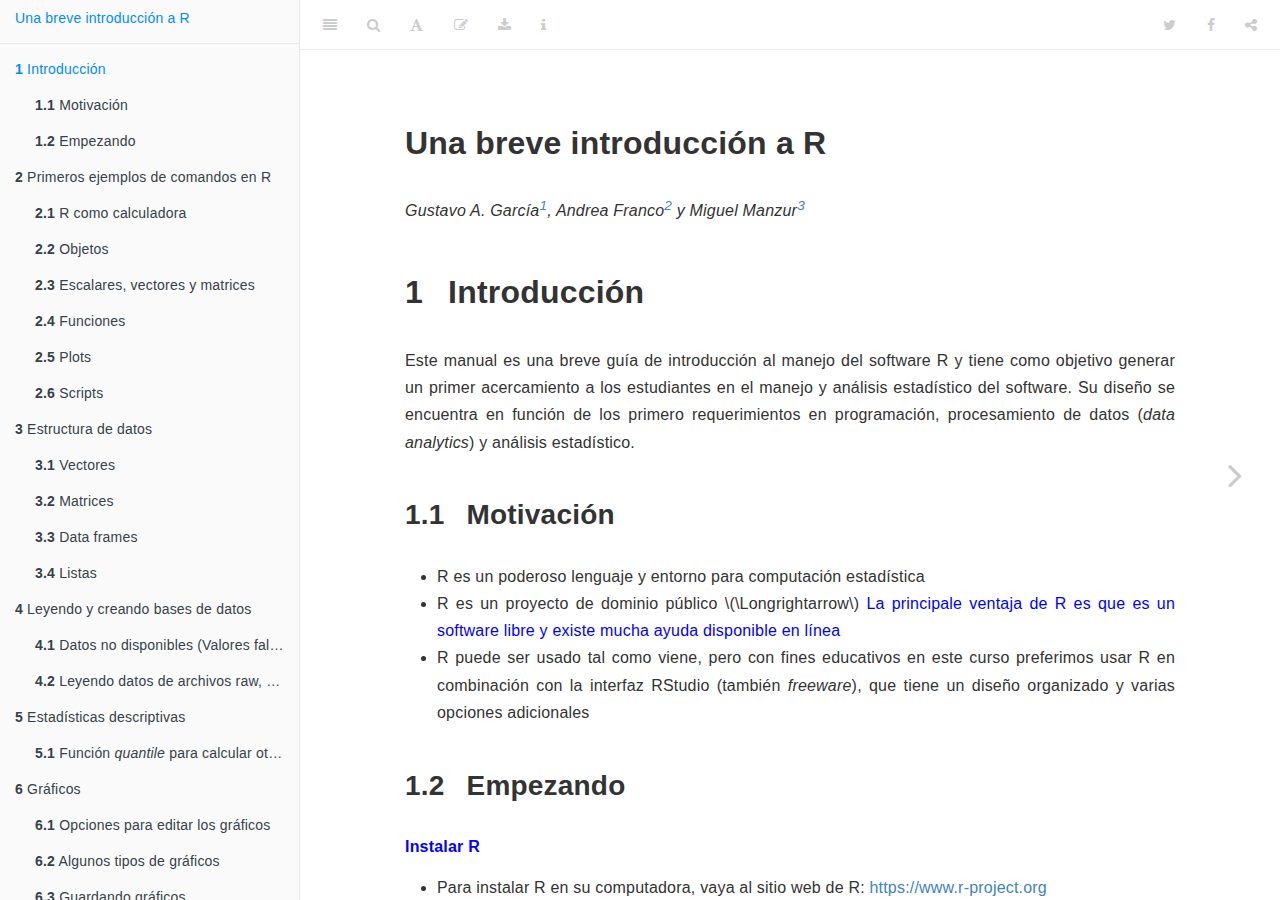
==== docs/index.html @ b7b3c416 "Add files via upload" ====
<!DOCTYPE html>
<html lang="" xml:lang="">
<head>

  <meta charset="utf-8" />
  <meta http-equiv="X-UA-Compatible" content="IE=edge" />
  <title>Una breve introducción a R</title>
  <meta name="description" content="Una breve introducción a R" />
  <meta name="generator" content="bookdown 0.20 and GitBook 2.6.7" />

  <meta property="og:title" content="Una breve introducción a R" />
  <meta property="og:type" content="book" />
  
  
  
  <meta name="github-repo" content="rstudio/bookdown-demo" />

  <meta name="twitter:card" content="summary" />
  <meta name="twitter:title" content="Una breve introducción a R" />
  
  
  




  <meta name="viewport" content="width=device-width, initial-scale=1" />
  <meta name="apple-mobile-web-app-capable" content="yes" />
  <meta name="apple-mobile-web-app-status-bar-style" content="black" />
  
  

<link rel="next" href="primeros-ejemplos.html"/>
<script src="libs/jquery-2.2.3/jquery.min.js"></script>
<link href="libs/gitbook-2.6.7/css/style.css" rel="stylesheet" />
<link href="libs/gitbook-2.6.7/css/plugin-table.css" rel="stylesheet" />
<link href="libs/gitbook-2.6.7/css/plugin-bookdown.css" rel="stylesheet" />
<link href="libs/gitbook-2.6.7/css/plugin-highlight.css" rel="stylesheet" />
<link href="libs/gitbook-2.6.7/css/plugin-search.css" rel="stylesheet" />
<link href="libs/gitbook-2.6.7/css/plugin-fontsettings.css" rel="stylesheet" />
<link href="libs/gitbook-2.6.7/css/plugin-clipboard.css" rel="stylesheet" />









<link href="libs/anchor-sections-1.0/anchor-sections.css" rel="stylesheet" />
<script src="libs/anchor-sections-1.0/anchor-sections.js"></script>
<script src="book.js"></script>



<link rel="stylesheet" href="style.css" type="text/css" />
</head>

<body>



  <div class="book without-animation with-summary font-size-2 font-family-1" data-basepath=".">

    <div class="book-summary">
      <nav role="navigation">

<ul class="summary">
<li><a href="./">Una breve introducción a R</a></li>

<li class="divider"></li>
<li class="chapter" data-level="1" data-path="index.html"><a href="index.html"><i class="fa fa-check"></i><b>1</b> Introducción</a><ul>
<li class="chapter" data-level="1.1" data-path="index.html"><a href="index.html#motivación"><i class="fa fa-check"></i><b>1.1</b> Motivación</a></li>
<li class="chapter" data-level="1.2" data-path="index.html"><a href="index.html#empezando"><i class="fa fa-check"></i><b>1.2</b> Empezando</a></li>
</ul></li>
<li class="chapter" data-level="2" data-path="primeros-ejemplos.html"><a href="primeros-ejemplos.html"><i class="fa fa-check"></i><b>2</b> Primeros ejemplos de comandos en R</a><ul>
<li class="chapter" data-level="2.1" data-path="primeros-ejemplos.html"><a href="primeros-ejemplos.html#r-como-calculadora"><i class="fa fa-check"></i><b>2.1</b> R como calculadora</a></li>
<li class="chapter" data-level="2.2" data-path="primeros-ejemplos.html"><a href="primeros-ejemplos.html#objetos"><i class="fa fa-check"></i><b>2.2</b> Objetos</a></li>
<li class="chapter" data-level="2.3" data-path="primeros-ejemplos.html"><a href="primeros-ejemplos.html#escalares-vectores-y-matrices"><i class="fa fa-check"></i><b>2.3</b> Escalares, vectores y matrices</a></li>
<li class="chapter" data-level="2.4" data-path="primeros-ejemplos.html"><a href="primeros-ejemplos.html#funciones"><i class="fa fa-check"></i><b>2.4</b> Funciones</a></li>
<li class="chapter" data-level="2.5" data-path="primeros-ejemplos.html"><a href="primeros-ejemplos.html#plots"><i class="fa fa-check"></i><b>2.5</b> Plots</a></li>
<li class="chapter" data-level="2.6" data-path="primeros-ejemplos.html"><a href="primeros-ejemplos.html#scripts"><i class="fa fa-check"></i><b>2.6</b> Scripts</a></li>
</ul></li>
<li class="chapter" data-level="3" data-path="estructura-datos.html"><a href="estructura-datos.html"><i class="fa fa-check"></i><b>3</b> Estructura de datos</a><ul>
<li class="chapter" data-level="3.1" data-path="estructura-datos.html"><a href="estructura-datos.html#vectores"><i class="fa fa-check"></i><b>3.1</b> Vectores</a></li>
<li class="chapter" data-level="3.2" data-path="estructura-datos.html"><a href="estructura-datos.html#matrices"><i class="fa fa-check"></i><b>3.2</b> Matrices</a></li>
<li class="chapter" data-level="3.3" data-path="estructura-datos.html"><a href="estructura-datos.html#data-frames"><i class="fa fa-check"></i><b>3.3</b> Data frames</a></li>
<li class="chapter" data-level="3.4" data-path="estructura-datos.html"><a href="estructura-datos.html#listas"><i class="fa fa-check"></i><b>3.4</b> Listas</a></li>
</ul></li>
<li class="chapter" data-level="4" data-path="leyendo-datos.html"><a href="leyendo-datos.html"><i class="fa fa-check"></i><b>4</b> Leyendo y creando bases de datos</a><ul>
<li class="chapter" data-level="4.1" data-path="leyendo-datos.html"><a href="leyendo-datos.html#datos-no-disponibles-valores-faltantes-o-missing-data"><i class="fa fa-check"></i><b>4.1</b> Datos no disponibles (Valores faltantes o <em>missing data</em>)</a></li>
<li class="chapter" data-level="4.2" data-path="leyendo-datos.html"><a href="leyendo-datos.html#leyendo-datos-de-archivos-raw-csv-excel-y-stata"><i class="fa fa-check"></i><b>4.2</b> Leyendo datos de archivos raw, csv, Excel y Stata</a></li>
</ul></li>
<li class="chapter" data-level="5" data-path="estadisticas-descriptivas.html"><a href="estadisticas-descriptivas.html"><i class="fa fa-check"></i><b>5</b> Estadísticas descriptivas</a><ul>
<li class="chapter" data-level="5.1" data-path="estadisticas-descriptivas.html"><a href="estadisticas-descriptivas.html#función-quantile-para-calcular-otros-momentos-de-la-distribución"><i class="fa fa-check"></i><b>5.1</b> Función <em>quantile</em> para calcular otros momentos de la distribución</a></li>
</ul></li>
<li class="chapter" data-level="6" data-path="gráficos.html"><a href="gráficos.html"><i class="fa fa-check"></i><b>6</b> Gráficos</a><ul>
<li class="chapter" data-level="6.1" data-path="gráficos.html"><a href="gráficos.html#opciones-para-editar-los-gráficos"><i class="fa fa-check"></i><b>6.1</b> Opciones para editar los gráficos</a></li>
<li class="chapter" data-level="6.2" data-path="gráficos.html"><a href="gráficos.html#algunos-tipos-de-gráficos"><i class="fa fa-check"></i><b>6.2</b> Algunos tipos de gráficos</a><ul>
<li class="chapter" data-level="6.2.1" data-path="gráficos.html"><a href="gráficos.html#scatterplot"><i class="fa fa-check"></i><b>6.2.1</b> <em>Scatterplot</em></a></li>
<li class="chapter" data-level="6.2.2" data-path="gráficos.html"><a href="gráficos.html#histograma"><i class="fa fa-check"></i><b>6.2.2</b> Histograma</a></li>
<li class="chapter" data-level="6.2.3" data-path="gráficos.html"><a href="gráficos.html#diagramas-de-densidad"><i class="fa fa-check"></i><b>6.2.3</b> Diagramas de densidad</a></li>
<li class="chapter" data-level="6.2.4" data-path="gráficos.html"><a href="gráficos.html#gráficos-de-líneas"><i class="fa fa-check"></i><b>6.2.4</b> Gráficos de líneas</a></li>
<li class="chapter" data-level="6.2.5" data-path="gráficos.html"><a href="gráficos.html#gráfico-de-caja-o-boxplot"><i class="fa fa-check"></i><b>6.2.5</b> Gráfico de caja o <em>boxplot</em></a></li>
<li class="chapter" data-level="6.2.6" data-path="gráficos.html"><a href="gráficos.html#gráficos-simultáneos"><i class="fa fa-check"></i><b>6.2.6</b> Gráficos simultáneos</a></li>
</ul></li>
<li class="chapter" data-level="6.3" data-path="gráficos.html"><a href="gráficos.html#guardando-gráficos"><i class="fa fa-check"></i><b>6.3</b> Guardando gráficos</a></li>
</ul></li>
<li class="chapter" data-level="7" data-path="herramientas-programacion.html"><a href="herramientas-programacion.html"><i class="fa fa-check"></i><b>7</b> Herramientas de programación</a><ul>
<li class="chapter" data-level="7.1" data-path="herramientas-programacion.html"><a href="herramientas-programacion.html#condicional-if"><i class="fa fa-check"></i><b>7.1</b> Condicional <em>if</em></a></li>
<li class="chapter" data-level="7.2" data-path="herramientas-programacion.html"><a href="herramientas-programacion.html#ciclo-for"><i class="fa fa-check"></i><b>7.2</b> Ciclo <em>for</em></a></li>
<li class="chapter" data-level="7.3" data-path="herramientas-programacion.html"><a href="herramientas-programacion.html#escribiendo-tus-propias-funciones"><i class="fa fa-check"></i><b>7.3</b> Escribiendo tus propias funciones</a></li>
</ul></li>
<li class="chapter" data-level="8" data-path="ggplot2.html"><a href="ggplot2.html"><i class="fa fa-check"></i><b>8</b> <em>ggplot2</em></a><ul>
<li class="chapter" data-level="8.1" data-path="ggplot2.html"><a href="ggplot2.html#instalación-de-ggplot2"><i class="fa fa-check"></i><b>8.1</b> Instalación de <em>ggplot2</em></a></li>
<li class="chapter" data-level="8.2" data-path="ggplot2.html"><a href="ggplot2.html#creando-gráficos-con-ggplot2"><i class="fa fa-check"></i><b>8.2</b> Creando gráficos con <em>ggplot2</em></a><ul>
<li class="chapter" data-level="8.2.1" data-path="ggplot2.html"><a href="ggplot2.html#mapeo"><i class="fa fa-check"></i><b>8.2.1</b> Mapeo</a></li>
<li class="chapter" data-level="8.2.2" data-path="ggplot2.html"><a href="ggplot2.html#geoms"><i class="fa fa-check"></i><b>8.2.2</b> <em>Geoms</em></a></li>
<li class="chapter" data-level="8.2.3" data-path="ggplot2.html"><a href="ggplot2.html#capas"><i class="fa fa-check"></i><b>8.2.3</b> Capas</a></li>
<li class="chapter" data-level="8.2.4" data-path="ggplot2.html"><a href="ggplot2.html#gráficas-en-varios-paneles"><i class="fa fa-check"></i><b>8.2.4</b> Gráficas en varios paneles</a></li>
</ul></li>
<li class="chapter" data-level="8.3" data-path="ggplot2.html"><a href="ggplot2.html#otros-ejemplos-de-gráficos-con-ggplot2"><i class="fa fa-check"></i><b>8.3</b> Otros ejemplos de gráficos con <em>ggplot2</em></a><ul>
<li class="chapter" data-level="8.3.1" data-path="ggplot2.html"><a href="ggplot2.html#gráfico-de-densidad"><i class="fa fa-check"></i><b>8.3.1</b> Gráfico de densidad</a></li>
<li class="chapter" data-level="8.3.2" data-path="ggplot2.html"><a href="ggplot2.html#boxplot"><i class="fa fa-check"></i><b>8.3.2</b> Boxplot</a></li>
<li class="chapter" data-level="8.3.3" data-path="ggplot2.html"><a href="ggplot2.html#histograma-y-diagrama-de-barras"><i class="fa fa-check"></i><b>8.3.3</b> Histograma y diagrama de barras</a></li>
</ul></li>
<li class="chapter" data-level="8.4" data-path="ggplot2.html"><a href="ggplot2.html#temas-en-ggplot2"><i class="fa fa-check"></i><b>8.4</b> Temas en <em>ggplot2</em></a></li>
<li class="chapter" data-level="8.5" data-path="ggplot2.html"><a href="ggplot2.html#exportando-gráficos"><i class="fa fa-check"></i><b>8.5</b> Exportando gráficos</a></li>
<li class="chapter" data-level="8.6" data-path="ggplot2.html"><a href="ggplot2.html#información-adicional"><i class="fa fa-check"></i><b>8.6</b> Información adicional</a></li>
</ul></li>
<li class="chapter" data-level="9" data-path="dplyr.html"><a href="dplyr.html"><i class="fa fa-check"></i><b>9</b> <em>dplyr</em></a><ul>
<li class="chapter" data-level="9.1" data-path="dplyr.html"><a href="dplyr.html#instalación-de-dplyr"><i class="fa fa-check"></i><b>9.1</b> Instalación de dplyr</a></li>
<li class="chapter" data-level="9.2" data-path="dplyr.html"><a href="dplyr.html#principales-verbos-de-dplyr"><i class="fa fa-check"></i><b>9.2</b> Principales verbos de <em>dplyr</em></a></li>
<li class="chapter" data-level="9.3" data-path="dplyr.html"><a href="dplyr.html#select"><i class="fa fa-check"></i><b>9.3</b> <em>select()</em></a></li>
<li class="chapter" data-level="9.4" data-path="dplyr.html"><a href="dplyr.html#arrange"><i class="fa fa-check"></i><b>9.4</b> <em>arrange()</em></a></li>
<li class="chapter" data-level="9.5" data-path="dplyr.html"><a href="dplyr.html#filter"><i class="fa fa-check"></i><b>9.5</b> <em>filter()</em></a></li>
<li class="chapter" data-level="9.6" data-path="dplyr.html"><a href="dplyr.html#mutate"><i class="fa fa-check"></i><b>9.6</b> <em>mutate()</em></a></li>
<li class="chapter" data-level="9.7" data-path="dplyr.html"><a href="dplyr.html#rename"><i class="fa fa-check"></i><b>9.7</b> <em>rename()</em></a></li>
<li class="chapter" data-level="9.8" data-path="dplyr.html"><a href="dplyr.html#summarise"><i class="fa fa-check"></i><b>9.8</b> <em>summarise()</em></a></li>
<li class="chapter" data-level="9.9" data-path="dplyr.html"><a href="dplyr.html#operador-pipe"><i class="fa fa-check"></i><b>9.9</b> Operador pipe: %&gt;%</a></li>
<li class="chapter" data-level="9.10" data-path="dplyr.html"><a href="dplyr.html#combinando-bases-de-datos"><i class="fa fa-check"></i><b>9.10</b> Combinando bases de datos</a></li>
<li class="chapter" data-level="9.11" data-path="ggplot2.html"><a href="ggplot2.html#información-adicional"><i class="fa fa-check"></i><b>9.11</b> Información adicional</a></li>
</ul></li>
<li class="chapter" data-level="10" data-path="tidyr.html"><a href="tidyr.html"><i class="fa fa-check"></i><b>10</b> <em>tidyr</em></a><ul>
<li class="chapter" data-level="10.1" data-path="tidyr.html"><a href="tidyr.html#instalación-de-tidyr"><i class="fa fa-check"></i><b>10.1</b> Instalación de tidyr</a></li>
<li class="chapter" data-level="10.2" data-path="tidyr.html"><a href="tidyr.html#principales-5-funciones-de-tidyr"><i class="fa fa-check"></i><b>10.2</b> Principales 5 funciones de <em>tidyr</em></a></li>
<li class="chapter" data-level="10.3" data-path="ggplot2.html"><a href="ggplot2.html#información-adicional"><i class="fa fa-check"></i><b>10.3</b> Información adicional</a></li>
</ul></li>
<li class="divider"></li>
<li><a href="https://github.com/rstudio/bookdown" target="blank">Publicado con bookdown</a></li>

</ul>

      </nav>
    </div>

    <div class="book-body">
      <div class="body-inner">
        <div class="book-header" role="navigation">
          <h1>
            <i class="fa fa-circle-o-notch fa-spin"></i><a href="./">Una breve introducción a R</a>
          </h1>
        </div>

        <div class="page-wrapper" tabindex="-1" role="main">
          <div class="page-inner">

            <section class="normal" id="section-">
<div id="header">
<h1 class="title">Una breve introducción a R</h1>
<p class="author"><em>Gustavo A. García<a href="#fn1" class="footnote-ref" id="fnref1"><sup>1</sup></a>, Andrea Franco<a href="#fn2" class="footnote-ref" id="fnref2"><sup>2</sup></a> y Miguel Manzur<a href="#fn3" class="footnote-ref" id="fnref3"><sup>3</sup></a></em></p>
</div>
<div id="introducción" class="section level1">
<h1><span class="header-section-number">1</span> Introducción</h1>
<p>Este manual es una breve guía de introducción al manejo del software R y tiene como objetivo generar un primer acercamiento a los estudiantes en el manejo y análisis estadístico del software. Su diseño se encuentra en función de los primero requerimientos en programación, procesamiento de datos (<em>data analytics</em>) y análisis estadístico.</p>
<div id="motivación" class="section level2">
<h2><span class="header-section-number">1.1</span> Motivación</h2>
<ul>
<li>R es un poderoso lenguaje y entorno para computación estadística</li>
<li>R es un proyecto de dominio público <span class="math inline">\(\Longrightarrow\)</span> <span style="color: blue;">La principale ventaja de R es que es un software libre y existe mucha ayuda disponible en línea</span></li>
<li>R puede ser usado tal como viene, pero con fines educativos en este curso preferimos usar R en combinación con la interfaz RStudio (también <em>freeware</em>), que tiene un diseño organizado y varias opciones adicionales</li>
</ul>
</div>
<div id="empezando" class="section level2">
<h2><span class="header-section-number">1.2</span> Empezando</h2>
<p><span style="color: blue;"><strong>Instalar R</strong></span></p>
<ul>
<li>Para instalar R en su computadora, vaya al sitio web de R:
<a href="https://www.r-project.org" class="uri">https://www.r-project.org</a></li>
<li>Haga lo siguiente (asumiendo que usted trabaja con un sistema operativo Windows):
<ul>
<li>dar clic en descargar CRAN en la barra izquierda</li>
<li>elige un sitio de descarga</li>
<li>elija Windows como sistema operativo</li>
<li>dar clic en base</li>
<li>elija Descargar la última versión para Windows</li>
</ul></li>
</ul>
<p><span style="color: blue;"><strong>Instalar RStudio</strong></span></p>
<ul>
<li>Para instalar RStudio vaya a: <a href="https://rstudio.com" class="uri">https://rstudio.com</a></li>
<li>Haga lo siguiente (asumiendo que usted trabaja con un sistema operativo Windows):
<ul>
<li>clic Descargar RStudio</li>
<li>clic Descargar RStudio Desktop</li>
<li>clic <em>Recommended For Your System</em></li>
<li>descargue y instale el archivo .exe</li>
</ul></li>
</ul>
<p><span style="color: blue;"><strong>Interface de RStudio</strong></span></p>
<p><img src="docs/images/RStudio.png" /></p>
<ul>
<li>Abajo a la izquierda: <span style="color: blue;">ventana de consola</span> (también llamada ventana de comando). Aquí puede escribir comandos simples después del indicador ‘&gt;’ y R ejecutará su comando</li>
<li>Arriba a la izquierda: <span style="color: blue;">ventana del editor</span> (también llamado <span class="math inline">\(script\)</span>). Hoja de texto donde se van guardando los códigos. Esta ventana puede abrirse por File <span class="math inline">\(\rightarrow\)</span> New <span class="math inline">\(\rightarrow\)</span> R script. Para ejecutar una línea de código se puede hacer clic en Run o presionar CTRL+ENTER</li>
<li>Arriba a la derecha: <span style="color: blue;">ambiente/environment</span>. En la ventana de ambiente puede ver qué datos y valores tiene R en su memoria. Puede ver y editar los valores haciendo clic en ellos. La ventana del historial/history muestra lo que se ha escrito anteriormente</li>
<li>Abajo a la derecha: ventana de <span style="color: blue;">Files</span> / <span style="color: blue;">Plots</span> / <span style="color: blue;">Packages</span> / <span style="color: blue;">Help</span> / <span style="color: blue;">Viewer</span>. Aquí puede abrir archivos, ver gráficos (también gráficos anteriores), instalar y cargar paquetes o usar la función de ayuda</li>
</ul>
<p><span style="color: blue;"><strong>Directorio de trabajo</strong></span></p>
<ul>
<li>El directorio de trabajo es la carpeta donde se cargan y se guardan los archivos con lo que se están trabajando</li>
<li>Antes de empezar a trabajar en R, se debe fijar el directorio de trabajo donde todos los datos y archivos se van a guardar</li>
<li>Para fijar el directorio escriba el siguiente código: <code>setwd("nombre_directorio").</code> Por ejemplo</li>
</ul>
<pre><code>setwd(&quot;D:/Users/R/Introducción a R&quot;)</code></pre>
<ul>
<li>Otra forma es: en la ventana de abajo a la derecha ir a <span style="color: blue;">Files</span>, dar clic en los <span style="color: blue;">3 puntos</span> (<span style="color: blue;">…</span>), buscar y seleccionar la carpeta, luego ir a <span style="color: blue;">More</span> y dar clic en <span style="color: blue;">Set As Working Directory</span></li>
<li>Se debe aseguar que las barras sean barras diagonales a la derecha (<span style="color: blue;">/</span>) y no olvidar las comillas (<span style="color: blue;">""</span>). R distingue entre mayúsculas y minúsculas, así que se debe asegurar escribir mayúsculas cuando sea necesario</li>
</ul>
<p><span style="color: blue;"><strong>Librerias</strong></span></p>
<ul>
<li>R realiza sus funciones estadísticas y análisis de datos utilizando <span style="color: blue;">paquetes</span> o <span style="color: blue;">librerias</span>. Con la instalación estándar de R, muchos de los paquetes se instalan</li>
<li>Para obtener una lista de todos los paquetes instalados, se debe ir a la ventana de <span style="color: blue;">paquetes</span> o escribir <span style="color: blue;">library()</span> en la consola. Si la casilla del paquete se encuentra seleccionada indica que el paquete se encuentra cargado y se puede usar</li>
<li>Existen muchos más paquetes disponibles en la website de R (CRAN). Si se quiere instalar y usar un paquete se debe hacer lo siguinete (por ejemplo, el paquete llamado “geometry”)
<ul>
<li>para instalar el paquete se debe escribir</li>
</ul></li>
</ul>
<pre><code>install.packages(&quot;geometry&quot;)</code></pre>
<ul>
<li>luego para ponder en uso el paquete se debe escribir</li>
</ul>
<pre><code>library(geometry)</code></pre>

</div>
</div>
<div class="footnotes">
<hr />
<ol start="1">
<li id="fn1"><p>Profesor Asociado, Departamento de Economía, Universidad EAFIT (Medellín-Colombia). <a href="https://gusgarciacruz.github.io/cv/" class="uri">https://gusgarciacruz.github.io/cv/</a><a href="#fnref1" class="footnote-back">↩</a></p></li>
<li id="fn2"><p>Estudiante de Economía, Departamento de Economía, Universidad EAFIT (Medellín-Colombia), email:<a href="mailto:afrancor@eafit.edu.co" class="email">afrancor@eafit.edu.co</a><a href="#fnref2" class="footnote-back">↩</a></p></li>
<li id="fn3"><p>Estudiante de Economía, Departamento de Economía, Universidad EAFIT (Medellín-Colombia), email:<a href="mailto:mmanzurg@eafit.edu.co" class="email">mmanzurg@eafit.edu.co</a><a href="#fnref3" class="footnote-back">↩</a></p></li>
</ol>
</div>
            </section>

          </div>
        </div>
      </div>

<a href="primeros-ejemplos.html" class="navigation navigation-next navigation-unique" aria-label="Next page"><i class="fa fa-angle-right"></i></a>
    </div>
  </div>
<script src="libs/gitbook-2.6.7/js/app.min.js"></script>
<script src="libs/gitbook-2.6.7/js/lunr.js"></script>
<script src="libs/gitbook-2.6.7/js/clipboard.min.js"></script>
<script src="libs/gitbook-2.6.7/js/plugin-search.js"></script>
<script src="libs/gitbook-2.6.7/js/plugin-sharing.js"></script>
<script src="libs/gitbook-2.6.7/js/plugin-fontsettings.js"></script>
<script src="libs/gitbook-2.6.7/js/plugin-bookdown.js"></script>
<script src="libs/gitbook-2.6.7/js/jquery.highlight.js"></script>
<script src="libs/gitbook-2.6.7/js/plugin-clipboard.js"></script>
<script>
gitbook.require(["gitbook"], function(gitbook) {
gitbook.start({
"sharing": {
"github": false,
"facebook": true,
"twitter": true,
"linkedin": false,
"weibo": false,
"instapaper": false,
"vk": false,
"all": ["facebook", "twitter", "linkedin", "weibo", "instapaper"]
},
"fontsettings": {
"theme": "white",
"family": "sans",
"size": 2
},
"edit": {
"link": "https://github.com/rstudio/bookdown-demo/edit/master/index.Rmd",
"text": "Edit"
},
"history": {
"link": null,
"text": null
},
"view": {
"link": null,
"text": null
},
"download": ["LibroR.pdf", "LibroR.epub"],
"toc": {
"collapse": "subsection"
}
});
});
</script>

<!-- dynamically load mathjax for compatibility with self-contained -->
<script>
  (function () {
    var script = document.createElement("script");
    script.type = "text/javascript";
    var src = "true";
    if (src === "" || src === "true") src = "https://mathjax.rstudio.com/latest/MathJax.js?config=TeX-MML-AM_CHTML";
    if (location.protocol !== "file:")
      if (/^https?:/.test(src))
        src = src.replace(/^https?:/, '');
    script.src = src;
    document.getElementsByTagName("head")[0].appendChild(script);
  })();
</script>
</body>

</html>
---- docs/libs/gitbook-2.6.7/css/style.css ----
/*! normalize.css v2.1.0 | MIT License | git.io/normalize */img,legend{border:0}*,.fa{-webkit-font-smoothing:antialiased}.fa-ul>li,sub,sup{position:relative}.book .book-body .page-wrapper .page-inner section.normal hr:after,.book-langs-index .inner .languages:after,.buttons:after,.dropdown-menu .buttons:after{clear:both}body,html{-ms-text-size-adjust:100%;-webkit-text-size-adjust:100%}article,aside,details,figcaption,figure,footer,header,hgroup,main,nav,section,summary{display:block}audio,canvas,video{display:inline-block}.hidden,[hidden]{display:none}audio:not([controls]){display:none;height:0}html{font-family:sans-serif}body,figure{margin:0}a:focus{outline:dotted thin}a:active,a:hover{outline:0}h1{font-size:2em;margin:.67em 0}abbr[title]{border-bottom:1px dotted}b,strong{font-weight:700}dfn{font-style:italic}hr{-moz-box-sizing:content-box;box-sizing:content-box;height:0}mark{background:#ff0;color:#000}code,kbd,pre,samp{font-family:monospace,serif;font-size:1em}pre{white-space:pre-wrap}q{quotes:"\201C" "\201D" "\2018" "\2019"}small{font-size:80%}sub,sup{font-size:75%;line-height:0;vertical-align:baseline}sup{top:-.5em}sub{bottom:-.25em}svg:not(:root){overflow:hidden}fieldset{border:1px solid silver;margin:0 2px;padding:.35em .625em .75em}legend{padding:0}button,input,select,textarea{font-family:inherit;font-size:100%;margin:0}button,input{line-height:normal}button,select{text-transform:none}button,html input[type=button],input[type=reset],input[type=submit]{-webkit-appearance:button;cursor:pointer}button[disabled],html input[disabled]{cursor:default}input[type=checkbox],input[type=radio]{box-sizing:border-box;padding:0}input[type=search]{-webkit-appearance:textfield;-moz-box-sizing:content-box;-webkit-box-sizing:content-box;box-sizing:content-box}input[type=search]::-webkit-search-cancel-button{margin-right:10px;}button::-moz-focus-inner,input::-moz-focus-inner{border:0;padding:0}textarea{overflow:auto;vertical-align:top}table{border-collapse:collapse;border-spacing:0}/*!
 * Preboot v2
 *
 * Open sourced under MIT license by @mdo.
 * Some variables and mixins from Bootstrap (Apache 2 license).
 */.link-inherit,.link-inherit:focus,.link-inherit:hover{color:inherit}.fa,.fa-stack{display:inline-block}/*!
 *  Font Awesome 4.1.0 by @davegandy - http://fontawesome.io - @fontawesome
 *  License - http://fontawesome.io/license (Font: SIL OFL 1.1, CSS: MIT License)
 */@font-face{font-family:FontAwesome;src:url(./fontawesome/fontawesome-webfont.ttf?v=4.1.0) format('truetype');font-weight:400;font-style:normal}.fa{font-family:FontAwesome;font-style:normal;font-weight:400;line-height:1;-moz-osx-font-smoothing:grayscale}.book .book-header,.book .book-summary{font-family:"Helvetica Neue",Helvetica,Arial,sans-serif}.fa-lg{font-size:1.33333333em;line-height:.75em;vertical-align:-15%}.fa-2x{font-size:2em}.fa-3x{font-size:3em}.fa-4x{font-size:4em}.fa-5x{font-size:5em}.fa-fw{width:1.28571429em;text-align:center}.fa-ul{padding-left:0;margin-left:2.14285714em;list-style-type:none}.fa-li{position:absolute;left:-2.14285714em;width:2.14285714em;top:.14285714em;text-align:center}.fa-li.fa-lg{left:-1.85714286em}.fa-border{padding:.2em .25em .15em;border:.08em solid #eee;border-radius:.1em}.pull-right{float:right}.pull-left{float:left}.fa.pull-left{margin-right:.3em}.fa.pull-right{margin-left:.3em}.fa-spin{-webkit-animation:spin 2s infinite linear;-moz-animation:spin 2s infinite linear;-o-animation:spin 2s infinite linear;animation:spin 2s infinite linear}@-moz-keyframes spin{0%{-moz-transform:rotate(0)}100%{-moz-transform:rotate(359deg)}}@-webkit-keyframes spin{0%{-webkit-transform:rotate(0)}100%{-webkit-transform:rotate(359deg)}}@-o-keyframes spin{0%{-o-transform:rotate(0)}100%{-o-transform:rotate(359deg)}}@keyframes spin{0%{-webkit-transform:rotate(0);transform:rotate(0)}100%{-webkit-transform:rotate(359deg);transform:rotate(359deg)}}.fa-rotate-90{filter:progid:DXImageTransform.Microsoft.BasicImage(rotation=1);-webkit-transform:rotate(90deg);-moz-transform:rotate(90deg);-ms-transform:rotate(90deg);-o-transform:rotate(90deg);transform:rotate(90deg)}.fa-rotate-180{filter:progid:DXImageTransform.Microsoft.BasicImage(rotation=2);-webkit-transform:rotate(180deg);-moz-transform:rotate(180deg);-ms-transform:rotate(180deg);-o-transform:rotate(180deg);transform:rotate(180deg)}.fa-rotate-270{filter:progid:DXImageTransform.Microsoft.BasicImage(rotation=3);-webkit-transform:rotate(270deg);-moz-transform:rotate(270deg);-ms-transform:rotate(270deg);-o-transform:rotate(270deg);transform:rotate(270deg)}.fa-flip-horizontal{filter:progid:DXImageTransform.Microsoft.BasicImage(rotation=0, mirror=1);-webkit-transform:scale(-1,1);-moz-transform:scale(-1,1);-ms-transform:scale(-1,1);-o-transform:scale(-1,1);transform:scale(-1,1)}.fa-flip-vertical{filter:progid:DXImageTransform.Microsoft.BasicImage(rotation=2, mirror=1);-webkit-transform:scale(1,-1);-moz-transform:scale(1,-1);-ms-transform:scale(1,-1);-o-transform:scale(1,-1);transform:scale(1,-1)}.fa-stack{position:relative;width:2em;height:2em;line-height:2em;vertical-align:middle}.fa-stack-1x,.fa-stack-2x{position:absolute;left:0;width:100%;text-align:center}.fa-stack-1x{line-height:inherit}.fa-stack-2x{font-size:2em}.fa-inverse{color:#fff}.fa-glass:before{content:"\f000"}.fa-music:before{content:"\f001"}.fa-search:before{content:"\f002"}.fa-envelope-o:before{content:"\f003"}.fa-heart:before{content:"\f004"}.fa-star:before{content:"\f005"}.fa-star-o:before{content:"\f006"}.fa-user:before{content:"\f007"}.fa-film:before{content:"\f008"}.fa-th-large:before{content:"\f009"}.fa-th:before{content:"\f00a"}.fa-th-list:before{content:"\f00b"}.fa-check:before{content:"\f00c"}.fa-times:before{content:"\f00d"}.fa-search-plus:before{content:"\f00e"}.fa-search-minus:before{content:"\f010"}.fa-power-off:before{content:"\f011"}.fa-signal:before{content:"\f012"}.fa-cog:before,.fa-gear:before{content:"\f013"}.fa-trash-o:before{content:"\f014"}.fa-home:before{content:"\f015"}.fa-file-o:before{content:"\f016"}.fa-clock-o:before{content:"\f017"}.fa-road:before{content:"\f018"}.fa-download:before{content:"\f019"}.fa-arrow-circle-o-down:before{content:"\f01a"}.fa-arrow-circle-o-up:before{content:"\f01b"}.fa-inbox:before{content:"\f01c"}.fa-play-circle-o:before{content:"\f01d"}.fa-repeat:before,.fa-rotate-right:before{content:"\f01e"}.fa-refresh:before{content:"\f021"}.fa-list-alt:before{content:"\f022"}.fa-lock:before{content:"\f023"}.fa-flag:before{content:"\f024"}.fa-headphones:before{content:"\f025"}.fa-volume-off:before{content:"\f026"}.fa-volume-down:before{content:"\f027"}.fa-volume-up:before{content:"\f028"}.fa-qrcode:before{content:"\f029"}.fa-barcode:before{content:"\f02a"}.fa-tag:before{content:"\f02b"}.fa-tags:before{content:"\f02c"}.fa-book:before{content:"\f02d"}.fa-bookmark:before{content:"\f02e"}.fa-print:before{content:"\f02f"}.fa-camera:before{content:"\f030"}.fa-font:before{content:"\f031"}.fa-bold:before{content:"\f032"}.fa-italic:before{content:"\f033"}.fa-text-height:before{content:"\f034"}.fa-text-width:before{content:"\f035"}.fa-align-left:before{content:"\f036"}.fa-align-center:before{content:"\f037"}.fa-align-right:before{content:"\f038"}.fa-align-justify:before{content:"\f039"}.fa-list:before{content:"\f03a"}.fa-dedent:before,.fa-outdent:before{content:"\f03b"}.fa-indent:before{content:"\f03c"}.fa-video-camera:before{content:"\f03d"}.fa-image:before,.fa-photo:before,.fa-picture-o:before{content:"\f03e"}.fa-pencil:before{content:"\f040"}.fa-map-marker:before{content:"\f041"}.fa-adjust:before{content:"\f042"}.fa-tint:before{content:"\f043"}.fa-edit:before,.fa-pencil-square-o:before{content:"\f044"}.fa-share-square-o:before{content:"\f045"}.fa-check-square-o:before{content:"\f046"}.fa-arrows:before{content:"\f047"}.fa-step-backward:before{content:"\f048"}.fa-fast-backward:before{content:"\f049"}.fa-backward:before{content:"\f04a"}.fa-play:before{content:"\f04b"}.fa-pause:before{content:"\f04c"}.fa-stop:before{content:"\f04d"}.fa-forward:before{content:"\f04e"}.fa-fast-forward:before{content:"\f050"}.fa-step-forward:before{content:"\f051"}.fa-eject:before{content:"\f052"}.fa-chevron-left:before{content:"\f053"}.fa-chevron-right:before{content:"\f054"}.fa-plus-circle:before{content:"\f055"}.fa-minus-circle:before{content:"\f056"}.fa-times-circle:before{content:"\f057"}.fa-check-circle:before{content:"\f058"}.fa-question-circle:before{content:"\f059"}.fa-info-circle:before{content:"\f05a"}.fa-crosshairs:before{content:"\f05b"}.fa-times-circle-o:before{content:"\f05c"}.fa-check-circle-o:before{content:"\f05d"}.fa-ban:before{content:"\f05e"}.fa-arrow-left:before{content:"\f060"}.fa-arrow-right:before{content:"\f061"}.fa-arrow-up:before{content:"\f062"}.fa-arrow-down:before{content:"\f063"}.fa-mail-forward:before,.fa-share:before{content:"\f064"}.fa-expand:before{content:"\f065"}.fa-compress:before{content:"\f066"}.fa-plus:before{content:"\f067"}.fa-minus:before{content:"\f068"}.fa-asterisk:before{content:"\f069"}.fa-exclamation-circle:before{content:"\f06a"}.fa-gift:before{content:"\f06b"}.fa-leaf:before{content:"\f06c"}.fa-fire:before{content:"\f06d"}.fa-eye:before{content:"\f06e"}.fa-eye-slash:before{content:"\f070"}.fa-exclamation-triangle:before,.fa-warning:before{content:"\f071"}.fa-plane:before{content:"\f072"}.fa-calendar:before{content:"\f073"}.fa-random:before{content:"\f074"}.fa-comment:before{content:"\f075"}.fa-magnet:before{content:"\f076"}.fa-chevron-up:before{content:"\f077"}.fa-chevron-down:before{content:"\f078"}.fa-retweet:before{content:"\f079"}.fa-shopping-cart:before{content:"\f07a"}.fa-folder:before{content:"\f07b"}.fa-folder-open:before{content:"\f07c"}.fa-arrows-v:before{content:"\f07d"}.fa-arrows-h:before{content:"\f07e"}.fa-bar-chart-o:before{content:"\f080"}.fa-twitter-square:before{content:"\f081"}.fa-facebook-square:before{content:"\f082"}.fa-camera-retro:before{content:"\f083"}.fa-key:before{content:"\f084"}.fa-cogs:before,.fa-gears:before{content:"\f085"}.fa-comments:before{content:"\f086"}.fa-thumbs-o-up:before{content:"\f087"}.fa-thumbs-o-down:before{content:"\f088"}.fa-star-half:before{content:"\f089"}.fa-heart-o:before{content:"\f08a"}.fa-sign-out:before{content:"\f08b"}.fa-linkedin-square:before{content:"\f08c"}.fa-thumb-tack:before{content:"\f08d"}.fa-external-link:before{content:"\f08e"}.fa-sign-in:before{content:"\f090"}.fa-trophy:before{content:"\f091"}.fa-github-square:before{content:"\f092"}.fa-upload:before{content:"\f093"}.fa-lemon-o:before{content:"\f094"}.fa-phone:before{content:"\f095"}.fa-square-o:before{content:"\f096"}.fa-bookmark-o:before{content:"\f097"}.fa-phone-square:before{content:"\f098"}.fa-twitter:before{content:"\f099"}.fa-facebook:before{content:"\f09a"}.fa-github:before{content:"\f09b"}.fa-unlock:before{content:"\f09c"}.fa-credit-card:before{content:"\f09d"}.fa-rss:before{content:"\f09e"}.fa-hdd-o:before{content:"\f0a0"}.fa-bullhorn:before{content:"\f0a1"}.fa-bell:before{content:"\f0f3"}.fa-certificate:before{content:"\f0a3"}.fa-hand-o-right:before{content:"\f0a4"}.fa-hand-o-left:before{content:"\f0a5"}.fa-hand-o-up:before{content:"\f0a6"}.fa-hand-o-down:before{content:"\f0a7"}.fa-arrow-circle-left:before{content:"\f0a8"}.fa-arrow-circle-right:before{content:"\f0a9"}.fa-arrow-circle-up:before{content:"\f0aa"}.fa-arrow-circle-down:before{content:"\f0ab"}.fa-globe:before{content:"\f0ac"}.fa-wrench:before{content:"\f0ad"}.fa-tasks:before{content:"\f0ae"}.fa-filter:before{content:"\f0b0"}.fa-briefcase:before{content:"\f0b1"}.fa-arrows-alt:before{content:"\f0b2"}.fa-group:before,.fa-users:before{content:"\f0c0"}.fa-chain:before,.fa-link:before{content:"\f0c1"}.fa-cloud:before{content:"\f0c2"}.fa-flask:before{content:"\f0c3"}.fa-cut:before,.fa-scissors:before{content:"\f0c4"}.fa-copy:before,.fa-files-o:before{content:"\f0c5"}.fa-paperclip:before{content:"\f0c6"}.fa-floppy-o:before,.fa-save:before{content:"\f0c7"}.fa-square:before{content:"\f0c8"}.fa-bars:before,.fa-navicon:before,.fa-reorder:before{content:"\f0c9"}.fa-list-ul:before{content:"\f0ca"}.fa-list-ol:before{content:"\f0cb"}.fa-strikethrough:before{content:"\f0cc"}.fa-underline:before{content:"\f0cd"}.fa-table:before{content:"\f0ce"}.fa-magic:before{content:"\f0d0"}.fa-truck:before{content:"\f0d1"}.fa-pinterest:before{content:"\f0d2"}.fa-pinterest-square:before{content:"\f0d3"}.fa-google-plus-square:before{content:"\f0d4"}.fa-google-plus:before{content:"\f0d5"}.fa-money:before{content:"\f0d6"}.fa-caret-down:before{content:"\f0d7"}.fa-caret-up:before{content:"\f0d8"}.fa-caret-left:before{content:"\f0d9"}.fa-caret-right:before{content:"\f0da"}.fa-columns:before{content:"\f0db"}.fa-sort:before,.fa-unsorted:before{content:"\f0dc"}.fa-sort-desc:before,.fa-sort-down:before{content:"\f0dd"}.fa-sort-asc:before,.fa-sort-up:before{content:"\f0de"}.fa-envelope:before{content:"\f0e0"}.fa-linkedin:before{content:"\f0e1"}.fa-rotate-left:before,.fa-undo:before{content:"\f0e2"}.fa-gavel:before,.fa-legal:before{content:"\f0e3"}.fa-dashboard:before,.fa-tachometer:before{content:"\f0e4"}.fa-comment-o:before{content:"\f0e5"}.fa-comments-o:before{content:"\f0e6"}.fa-bolt:before,.fa-flash:before{content:"\f0e7"}.fa-sitemap:before{content:"\f0e8"}.fa-umbrella:before{content:"\f0e9"}.fa-clipboard:before,.fa-paste:before{content:"\f0ea"}.fa-lightbulb-o:before{content:"\f0eb"}.fa-exchange:before{content:"\f0ec"}.fa-cloud-download:before{content:"\f0ed"}.fa-cloud-upload:before{content:"\f0ee"}.fa-user-md:before{content:"\f0f0"}.fa-stethoscope:before{content:"\f0f1"}.fa-suitcase:before{content:"\f0f2"}.fa-bell-o:before{content:"\f0a2"}.fa-coffee:before{content:"\f0f4"}.fa-cutlery:before{content:"\f0f5"}.fa-file-text-o:before{content:"\f0f6"}.fa-building-o:before{content:"\f0f7"}.fa-hospital-o:before{content:"\f0f8"}.fa-ambulance:before{content:"\f0f9"}.fa-medkit:before{content:"\f0fa"}.fa-fighter-jet:before{content:"\f0fb"}.fa-beer:before{content:"\f0fc"}.fa-h-square:before{content:"\f0fd"}.fa-plus-square:before{content:"\f0fe"}.fa-angle-double-left:before{content:"\f100"}.fa-angle-double-right:before{content:"\f101"}.fa-angle-double-up:before{content:"\f102"}.fa-angle-double-down:before{content:"\f103"}.fa-angle-left:before{content:"\f104"}.fa-angle-right:before{content:"\f105"}.fa-angle-up:before{content:"\f106"}.fa-angle-down:before{content:"\f107"}.fa-desktop:before{content:"\f108"}.fa-laptop:before{content:"\f109"}.fa-tablet:before{content:"\f10a"}.fa-mobile-phone:before,.fa-mobile:before{content:"\f10b"}.fa-circle-o:before{content:"\f10c"}.fa-quote-left:before{content:"\f10d"}.fa-quote-right:before{content:"\f10e"}.fa-spinner:before{content:"\f110"}.fa-circle:before{content:"\f111"}.fa-mail-reply:before,.fa-reply:before{content:"\f112"}.fa-github-alt:before{content:"\f113"}.fa-folder-o:before{content:"\f114"}.fa-folder-open-o:before{content:"\f115"}.fa-smile-o:before{content:"\f118"}.fa-frown-o:before{content:"\f119"}.fa-meh-o:before{content:"\f11a"}.fa-gamepad:before{content:"\f11b"}.fa-keyboard-o:before{content:"\f11c"}.fa-flag-o:before{content:"\f11d"}.fa-flag-checkered:before{content:"\f11e"}.fa-terminal:before{content:"\f120"}.fa-code:before{content:"\f121"}.fa-mail-reply-all:before,.fa-reply-all:before{content:"\f122"}.fa-star-half-empty:before,.fa-star-half-full:before,.fa-star-half-o:before{content:"\f123"}.fa-location-arrow:before{content:"\f124"}.fa-crop:before{content:"\f125"}.fa-code-fork:before{content:"\f126"}.fa-chain-broken:before,.fa-unlink:before{content:"\f127"}.fa-question:before{content:"\f128"}.fa-info:before{content:"\f129"}.fa-exclamation:before{content:"\f12a"}.fa-superscript:before{content:"\f12b"}.fa-subscript:before{content:"\f12c"}.fa-eraser:before{content:"\f12d"}.fa-puzzle-piece:before{content:"\f12e"}.fa-microphone:before{content:"\f130"}.fa-microphone-slash:before{content:"\f131"}.fa-shield:before{content:"\f132"}.fa-calendar-o:before{content:"\f133"}.fa-fire-extinguisher:before{content:"\f134"}.fa-rocket:before{content:"\f135"}.fa-maxcdn:before{content:"\f136"}.fa-chevron-circle-left:before{content:"\f137"}.fa-chevron-circle-right:before{content:"\f138"}.fa-chevron-circle-up:before{content:"\f139"}.fa-chevron-circle-down:before{content:"\f13a"}.fa-html5:before{content:"\f13b"}.fa-css3:before{content:"\f13c"}.fa-anchor:before{content:"\f13d"}.fa-unlock-alt:before{content:"\f13e"}.fa-bullseye:before{content:"\f140"}.fa-ellipsis-h:before{content:"\f141"}.fa-ellipsis-v:before{content:"\f142"}.fa-rss-square:before{content:"\f143"}.fa-play-circle:before{content:"\f144"}.fa-ticket:before{content:"\f145"}.fa-minus-square:before{content:"\f146"}.fa-minus-square-o:before{content:"\f147"}.fa-level-up:before{content:"\f148"}.fa-level-down:before{content:"\f149"}.fa-check-square:before{content:"\f14a"}.fa-pencil-square:before{content:"\f14b"}.fa-external-link-square:before{content:"\f14c"}.fa-share-square:before{content:"\f14d"}.fa-compass:before{content:"\f14e"}.fa-caret-square-o-down:before,.fa-toggle-down:before{content:"\f150"}.fa-caret-square-o-up:before,.fa-toggle-up:before{content:"\f151"}.fa-caret-square-o-right:before,.fa-toggle-right:before{content:"\f152"}.fa-eur:before,.fa-euro:before{content:"\f153"}.fa-gbp:before{content:"\f154"}.fa-dollar:before,.fa-usd:before{content:"\f155"}.fa-inr:before,.fa-rupee:before{content:"\f156"}.fa-cny:before,.fa-jpy:before,.fa-rmb:before,.fa-yen:before{content:"\f157"}.fa-rouble:before,.fa-rub:before,.fa-ruble:before{content:"\f158"}.fa-krw:before,.fa-won:before{content:"\f159"}.fa-bitcoin:before,.fa-btc:before{content:"\f15a"}.fa-file:before{content:"\f15b"}.fa-file-text:before{content:"\f15c"}.fa-sort-alpha-asc:before{content:"\f15d"}.fa-sort-alpha-desc:before{content:"\f15e"}.fa-sort-amount-asc:before{content:"\f160"}.fa-sort-amount-desc:before{content:"\f161"}.fa-sort-numeric-asc:before{content:"\f162"}.fa-sort-numeric-desc:before{content:"\f163"}.fa-thumbs-up:before{content:"\f164"}.fa-thumbs-down:before{content:"\f165"}.fa-youtube-square:before{content:"\f166"}.fa-youtube:before{content:"\f167"}.fa-xing:before{content:"\f168"}.fa-xing-square:before{content:"\f169"}.fa-youtube-play:before{content:"\f16a"}.fa-dropbox:before{content:"\f16b"}.fa-stack-overflow:before{content:"\f16c"}.fa-instagram:before{content:"\f16d"}.fa-flickr:before{content:"\f16e"}.fa-adn:before{content:"\f170"}.fa-bitbucket:before{content:"\f171"}.fa-bitbucket-square:before{content:"\f172"}.fa-tumblr:before{content:"\f173"}.fa-tumblr-square:before{content:"\f174"}.fa-long-arrow-down:before{content:"\f175"}.fa-long-arrow-up:before{content:"\f176"}.fa-long-arrow-left:before{content:"\f177"}.fa-long-arrow-right:before{content:"\f178"}.fa-apple:before{content:"\f179"}.fa-windows:before{content:"\f17a"}.fa-android:before{content:"\f17b"}.fa-linux:before{content:"\f17c"}.fa-dribbble:before{content:"\f17d"}.fa-skype:before{content:"\f17e"}.fa-foursquare:before{content:"\f180"}.fa-trello:before{content:"\f181"}.fa-female:before{content:"\f182"}.fa-male:before{content:"\f183"}.fa-gittip:before{content:"\f184"}.fa-sun-o:before{content:"\f185"}.fa-moon-o:before{content:"\f186"}.fa-archive:before{content:"\f187"}.fa-bug:before{content:"\f188"}.fa-vk:before{content:"\f189"}.fa-weibo:before{content:"\f18a"}.fa-renren:before{content:"\f18b"}.fa-pagelines:before{content:"\f18c"}.fa-stack-exchange:before{content:"\f18d"}.fa-arrow-circle-o-right:before{content:"\f18e"}.fa-arrow-circle-o-left:before{content:"\f190"}.fa-caret-square-o-left:before,.fa-toggle-left:before{content:"\f191"}.fa-dot-circle-o:before{content:"\f192"}.fa-wheelchair:before{content:"\f193"}.fa-vimeo-square:before{content:"\f194"}.fa-try:before,.fa-turkish-lira:before{content:"\f195"}.fa-plus-square-o:before{content:"\f196"}.fa-space-shuttle:before{content:"\f197"}.fa-slack:before{content:"\f198"}.fa-envelope-square:before{content:"\f199"}.fa-wordpress:before{content:"\f19a"}.fa-openid:before{content:"\f19b"}.fa-bank:before,.fa-institution:before,.fa-university:before{content:"\f19c"}.fa-graduation-cap:before,.fa-mortar-board:before{content:"\f19d"}.fa-yahoo:before{content:"\f19e"}.fa-google:before{content:"\f1a0"}.fa-reddit:before{content:"\f1a1"}.fa-reddit-square:before{content:"\f1a2"}.fa-stumbleupon-circle:before{content:"\f1a3"}.fa-stumbleupon:before{content:"\f1a4"}.fa-delicious:before{content:"\f1a5"}.fa-digg:before{content:"\f1a6"}.fa-pied-piper-square:before,.fa-pied-piper:before{content:"\f1a7"}.fa-pied-piper-alt:before{content:"\f1a8"}.fa-drupal:before{content:"\f1a9"}.fa-joomla:before{content:"\f1aa"}.fa-language:before{content:"\f1ab"}.fa-fax:before{content:"\f1ac"}.fa-building:before{content:"\f1ad"}.fa-child:before{content:"\f1ae"}.fa-paw:before{content:"\f1b0"}.fa-spoon:before{content:"\f1b1"}.fa-cube:before{content:"\f1b2"}.fa-cubes:before{content:"\f1b3"}.fa-behance:before{content:"\f1b4"}.fa-behance-square:before{content:"\f1b5"}.fa-steam:before{content:"\f1b6"}.fa-steam-square:before{content:"\f1b7"}.fa-recycle:before{content:"\f1b8"}.fa-automobile:before,.fa-car:before{content:"\f1b9"}.fa-cab:before,.fa-taxi:before{content:"\f1ba"}.fa-tree:before{content:"\f1bb"}.fa-spotify:before{content:"\f1bc"}.fa-deviantart:before{content:"\f1bd"}.fa-soundcloud:before{content:"\f1be"}.fa-database:before{content:"\f1c0"}.fa-file-pdf-o:before{content:"\f1c1"}.fa-file-word-o:before{content:"\f1c2"}.fa-file-excel-o:before{content:"\f1c3"}.fa-file-powerpoint-o:before{content:"\f1c4"}.fa-file-image-o:before,.fa-file-photo-o:before,.fa-file-picture-o:before{content:"\f1c5"}.fa-file-archive-o:before,.fa-file-zip-o:before{content:"\f1c6"}.fa-file-audio-o:before,.fa-file-sound-o:before{content:"\f1c7"}.fa-file-movie-o:before,.fa-file-video-o:before{content:"\f1c8"}.fa-file-code-o:before{content:"\f1c9"}.fa-vine:before{content:"\f1ca"}.fa-codepen:before{content:"\f1cb"}.fa-jsfiddle:before{content:"\f1cc"}.fa-life-bouy:before,.fa-life-ring:before,.fa-life-saver:before,.fa-support:before{content:"\f1cd"}.fa-circle-o-notch:before{content:"\f1ce"}.fa-ra:before,.fa-rebel:before{content:"\f1d0"}.fa-empire:before,.fa-ge:before{content:"\f1d1"}.fa-git-square:before{content:"\f1d2"}.fa-git:before{content:"\f1d3"}.fa-hacker-news:before{content:"\f1d4"}.fa-tencent-weibo:before{content:"\f1d5"}.fa-qq:before{content:"\f1d6"}.fa-wechat:before,.fa-weixin:before{content:"\f1d7"}.fa-paper-plane:before,.fa-send:before{content:"\f1d8"}.fa-paper-plane-o:before,.fa-send-o:before{content:"\f1d9"}.fa-history:before{content:"\f1da"}.fa-circle-thin:before{content:"\f1db"}.fa-header:before{content:"\f1dc"}.fa-paragraph:before{content:"\f1dd"}.fa-sliders:before{content:"\f1de"}.fa-share-alt:before{content:"\f1e0"}.fa-share-alt-square:before{content:"\f1e1"}.fa-bomb:before{content:"\f1e2"}.book-langs-index{width:100%;height:100%;padding:40px 0;margin:0;overflow:auto}@media (max-width:600px){.book-langs-index{padding:0}}.book-langs-index .inner{max-width:600px;width:100%;margin:0 auto;padding:30px;background:#fff;border-radius:3px}.book-langs-index .inner h3{margin:0}.book-langs-index .inner .languages{list-style:none;padding:20px 30px;margin-top:20px;border-top:1px solid #eee}.book-langs-index .inner .languages:after,.book-langs-index .inner .languages:before{content:" ";display:table;line-height:0}.book-langs-index .inner .languages li{width:50%;float:left;padding:10px 5px;font-size:16px}@media (max-width:600px){.book-langs-index .inner .languages li{width:100%;max-width:100%}}.book .book-header{overflow:visible;height:50px;padding:0 8px;z-index:2;font-size:.85em;color:#7e888b;background:0 0}.book .book-header .btn{display:block;height:50px;padding:0 15px;border-bottom:none;color:#ccc;text-transform:uppercase;line-height:50px;-webkit-box-shadow:none!important;box-shadow:none!important;position:relative;font-size:14px}.book .book-header .btn:hover{position:relative;text-decoration:none;color:#444;background:0 0}.book .book-header h1{margin:0;font-size:20px;font-weight:200;text-align:center;line-height:50px;opacity:0;padding-left:200px;padding-right:200px;-webkit-transition:opacity .2s ease;-moz-transition:opacity .2s ease;-o-transition:opacity .2s ease;transition:opacity .2s ease;overflow:hidden;text-overflow:ellipsis;white-space:nowrap}.book .book-header h1 a,.book .book-header h1 a:hover{color:inherit;text-decoration:none}@media (max-width:1000px){.book .book-header h1{display:none}}.book .book-header h1 i{display:none}.book .book-header:hover h1{opacity:1}.book.is-loading .book-header h1 i{display:inline-block}.book.is-loading .book-header h1 a{display:none}.dropdown{position:relative}.dropdown-menu{position:absolute;top:100%;left:0;z-index:100;display:none;float:left;min-width:160px;padding:0;margin:2px 0 0;list-style:none;font-size:14px;background-color:#fafafa;border:1px solid rgba(0,0,0,.07);border-radius:1px;-webkit-box-shadow:0 6px 12px rgba(0,0,0,.175);box-shadow:0 6px 12px rgba(0,0,0,.175);background-clip:padding-box}.dropdown-menu.open{display:block}.dropdown-menu.dropdown-left{left:auto;right:4%}.dropdown-menu.dropdown-left .dropdown-caret{right:14px;left:auto}.dropdown-menu .dropdown-caret{position:absolute;top:-8px;left:14px;width:18px;height:10px;float:left;overflow:hidden}.dropdown-menu .dropdown-caret .caret-inner,.dropdown-menu .dropdown-caret .caret-outer{display:inline-block;top:0;border-left:9px solid transparent;border-right:9px solid transparent;position:absolute}.dropdown-menu .dropdown-caret .caret-outer{border-bottom:9px solid rgba(0,0,0,.1);height:auto;left:0;width:auto;margin-left:-1px}.dropdown-menu .dropdown-caret .caret-inner{margin-top:-1px;top:1px;border-bottom:9px solid #fafafa}.dropdown-menu .buttons{border-bottom:1px solid rgba(0,0,0,.07)}.dropdown-menu .buttons:after,.dropdown-menu .buttons:before{content:" ";display:table;line-height:0}.dropdown-menu .buttons:last-child{border-bottom:none}.dropdown-menu .buttons .button{border:0;background-color:transparent;color:#a6a6a6;width:100%;text-align:center;float:left;line-height:1.42857143;padding:8px 4px}.alert,.dropdown-menu .buttons .button:hover{color:#444}.dropdown-menu .buttons .button:focus,.dropdown-menu .buttons .button:hover{outline:0}.dropdown-menu .buttons .button.size-2{width:50%}.dropdown-menu .buttons .button.size-3{width:33%}.alert{padding:15px;margin-bottom:20px;background:#eee;border-bottom:5px solid #ddd}.alert-success{background:#dff0d8;border-color:#d6e9c6;color:#3c763d}.alert-info{background:#d9edf7;border-color:#bce8f1;color:#31708f}.alert-danger{background:#f2dede;border-color:#ebccd1;color:#a94442}.alert-warning{background:#fcf8e3;border-color:#faebcc;color:#8a6d3b}.book .book-summary{position:absolute;top:0;left:-300px;bottom:0;z-index:1;width:300px;color:#364149;background:#fafafa;border-right:1px solid rgba(0,0,0,.07);-webkit-transition:left 250ms ease;-moz-transition:left 250ms ease;-o-transition:left 250ms ease;transition:left 250ms ease}.book .book-summary ul.summary{position:absolute;top:0;left:0;right:0;bottom:0;overflow-y:auto;list-style:none;margin:0;padding:0;-webkit-transition:top .5s ease;-moz-transition:top .5s ease;-o-transition:top .5s ease;transition:top .5s ease}.book .book-summary ul.summary li{list-style:none}.book .book-summary ul.summary li.divider{height:1px;margin:7px 0;overflow:hidden;background:rgba(0,0,0,.07)}.book .book-summary ul.summary li i.fa-check{display:none;position:absolute;right:9px;top:16px;font-size:9px;color:#3c3}.book .book-summary ul.summary li.done>a{color:#364149;font-weight:400}.book .book-summary ul.summary li.done>a i{display:inline}.book .book-summary ul.summary li a,.book .book-summary ul.summary li span{display:block;padding:10px 15px;border-bottom:none;color:#364149;background:0 0;text-overflow:ellipsis;overflow:hidden;white-space:nowrap;position:relative}.book .book-summary ul.summary li span{cursor:not-allowed;opacity:.3;filter:alpha(opacity=30)}.book .book-summary ul.summary li a:hover,.book .book-summary ul.summary li.active>a{color:#008cff;background:0 0;text-decoration:none}.book .book-summary ul.summary li ul{padding-left:20px}@media (max-width:600px){.book .book-summary{width:calc(100% - 60px);bottom:0;left:-100%}}.book.with-summary .book-summary{left:0}.book.without-animation .book-summary{-webkit-transition:none!important;-moz-transition:none!important;-o-transition:none!important;transition:none!important}.book{position:relative;width:100%;height:100%}.book .book-body,.book .book-body .body-inner{position:absolute;top:0;left:0;overflow-y:auto;bottom:0;right:0}.book .book-body{color:#000;background:#fff;-webkit-transition:left 250ms ease;-moz-transition:left 250ms ease;-o-transition:left 250ms ease;transition:left 250ms ease}.book .book-body .page-wrapper{position:relative;outline:0}.book .book-body .page-wrapper .page-inner{max-width:800px;margin:0 auto;padding:20px 0 40px}.book .book-body .page-wrapper .page-inner section{margin:0;padding:5px 15px;background:#fff;border-radius:2px;line-height:1.7;font-size:1.6rem}.book .book-body .page-wrapper .page-inner .btn-group .btn{border-radius:0;background:#eee;border:0}@media (max-width:1240px){.book .book-body{-webkit-transition:-webkit-transform 250ms ease;-moz-transition:-moz-transform 250ms ease;-o-transition:-o-transform 250ms ease;transition:transform 250ms ease;padding-bottom:20px}.book .book-body .body-inner{position:static;min-height:calc(100% - 50px)}}@media (min-width:600px){.book.with-summary .book-body{left:300px}}@media (max-width:600px){.book.with-summary{overflow:hidden}.book.with-summary .book-body{-webkit-transform:translate(calc(100% - 60px),0);-moz-transform:translate(calc(100% - 60px),0);-ms-transform:translate(calc(100% - 60px),0);-o-transform:translate(calc(100% - 60px),0);transform:translate(calc(100% - 60px),0)}}.book.without-animation .book-body{-webkit-transition:none!important;-moz-transition:none!important;-o-transition:none!important;transition:none!important}.buttons:after,.buttons:before{content:" ";display:table;line-height:0}.button{border:0;background:#eee;color:#666;width:100%;text-align:center;float:left;line-height:1.42857143;padding:8px 4px}.button:hover{color:#444}.button:focus,.button:hover{outline:0}.button.size-2{width:50%}.button.size-3{width:33%}.book .book-body .page-wrapper .page-inner section{display:none}.book .book-body .page-wrapper .page-inner section.normal{display:block;word-wrap:break-word;overflow:hidden;color:#333;line-height:1.7;text-size-adjust:100%;-ms-text-size-adjust:100%;-webkit-text-size-adjust:100%;-moz-text-size-adjust:100%}.book .book-body .page-wrapper .page-inner section.normal *{box-sizing:border-box;-webkit-box-sizing:border-box;}.book .book-body .page-wrapper .page-inner section.normal>:first-child{margin-top:0!important}.book .book-body .page-wrapper .page-inner section.normal>:last-child{margin-bottom:0!important}.book .book-body .page-wrapper .page-inner section.normal blockquote,.book .book-body .page-wrapper .page-inner section.normal code,.book .book-body .page-wrapper .page-inner section.normal figure,.book .book-body .page-wrapper .page-inner section.normal img,.book .book-body .page-wrapper .page-inner section.normal pre,.book .book-body .page-wrapper .page-inner section.normal table,.book .book-body .page-wrapper .page-inner section.normal tr{page-break-inside:avoid}.book .book-body .page-wrapper .page-inner section.normal h2,.book .book-body .page-wrapper .page-inner section.normal h3,.book .book-body .page-wrapper .page-inner section.normal h4,.book .book-body .page-wrapper .page-inner section.normal h5,.book .book-body .page-wrapper .page-inner section.normal p{orphans:3;widows:3}.book .book-body .page-wrapper .page-inner section.normal h1,.book .book-body .page-wrapper .page-inner section.normal h2,.book .book-body .page-wrapper .page-inner section.normal h3,.book .book-body .page-wrapper .page-inner section.normal h4,.book .book-body .page-wrapper .page-inner section.normal h5{page-break-after:avoid}.book .book-body .page-wrapper .page-inner section.normal b,.book .book-body .page-wrapper .page-inner section.normal strong{font-weight:700}.book .book-body .page-wrapper .page-inner section.normal em{font-style:italic}.book .book-body .page-wrapper .page-inner section.normal blockquote,.book .book-body .page-wrapper .page-inner section.normal dl,.book .book-body .page-wrapper .page-inner section.normal ol,.book .book-body .page-wrapper .page-inner section.normal p,.book .book-body .page-wrapper .page-inner section.normal table,.book .book-body .page-wrapper .page-inner section.normal ul{margin-top:0;margin-bottom:.85em}.book .book-body .page-wrapper .page-inner section.normal a{color:#4183c4;text-decoration:none;background:0 0}.book .book-body .page-wrapper .page-inner section.normal a:active,.book .book-body .page-wrapper .page-inner section.normal a:focus,.book .book-body .page-wrapper .page-inner section.normal a:hover{outline:0;text-decoration:underline}.book .book-body .page-wrapper .page-inner section.normal img{border:0;max-width:100%}.book .book-body .page-wrapper .page-inner section.normal hr{height:4px;padding:0;margin:1.7em 0;overflow:hidden;background-color:#e7e7e7;border:none}.book .book-body .page-wrapper .page-inner section.normal hr:after,.book .book-body .page-wrapper .page-inner section.normal hr:before{display:table;content:" "}.book .book-body .page-wrapper .page-inner section.normal h1,.book .book-body .page-wrapper .page-inner section.normal h2,.book .book-body .page-wrapper .page-inner section.normal h3,.book .book-body .page-wrapper .page-inner section.normal h4,.book .book-body .page-wrapper .page-inner section.normal h5,.book .book-body .page-wrapper .page-inner section.normal h6{margin-top:1.275em;margin-bottom:.85em;}.book .book-body .page-wrapper .page-inner section.normal h1{font-size:2em}.book .book-body .page-wrapper .page-inner section.normal h2{font-size:1.75em}.book .book-body .page-wrapper .page-inner section.normal h3{font-size:1.5em}.book .book-body .page-wrapper .page-inner section.normal h4{font-size:1.25em}.book .book-body .page-wrapper .page-inner section.normal h5{font-size:1em}.book .book-body .page-wrapper .page-inner section.normal h6{font-size:1em;color:#777}.book .book-body .page-wrapper .page-inner section.normal code,.book .book-body .page-wrapper .page-inner section.normal pre{font-family:Consolas,"Liberation Mono",Menlo,Courier,monospace;direction:ltr;border:none;color:inherit}.book .book-body .page-wrapper .page-inner section.normal pre{overflow:auto;word-wrap:normal;margin:0 0 1.275em;padding:.85em 1em;background:#f7f7f7}.book .book-body .page-wrapper .page-inner section.normal pre>code{display:inline;max-width:initial;padding:0;margin:0;overflow:initial;line-height:inherit;font-size:.85em;white-space:pre;background:0 0}.book .book-body .page-wrapper .page-inner section.normal pre>code:after,.book .book-body .page-wrapper .page-inner section.normal pre>code:before{content:normal}.book .book-body .page-wrapper .page-inner section.normal code{padding:.2em;margin:0;font-size:.85em;background-color:#f7f7f7}.book .book-body .page-wrapper .page-inner section.normal code:after,.book .book-body .page-wrapper .page-inner section.normal code:before{letter-spacing:-.2em;content:"\00a0"}.book .book-body .page-wrapper .page-inner section.normal ol,.book .book-body .page-wrapper .page-inner section.normal ul{padding:0 0 0 2em;margin:0 0 .85em}.book .book-body .page-wrapper .page-inner section.normal ol ol,.book .book-body .page-wrapper .page-inner section.normal ol ul,.book .book-body .page-wrapper .page-inner section.normal ul ol,.book .book-body .page-wrapper .page-inner section.normal ul ul{margin-top:0;margin-bottom:0}.book .book-body .page-wrapper .page-inner section.normal ol ol{list-style-type:lower-roman}.book .book-body .page-wrapper .page-inner section.normal blockquote{margin:0 0 .85em;padding:0 15px;opacity:0.75;border-left:4px solid #dcdcdc}.book .book-body .page-wrapper .page-inner section.normal blockquote:first-child{margin-top:0}.book .book-body .page-wrapper .page-inner section.normal blockquote:last-child{margin-bottom:0}.book .book-body .page-wrapper .page-inner section.normal dl{padding:0}.book .book-body .page-wrapper .page-inner section.normal dl dt{padding:0;margin-top:.85em;font-style:italic;font-weight:700}.book .book-body .page-wrapper .page-inner section.normal dl dd{padding:0 .85em;margin-bottom:.85em}.book .book-body .page-wrapper .page-inner section.normal dd{margin-left:0}.book .book-body .page-wrapper .page-inner section.normal .glossary-term{cursor:help;text-decoration:underline}.book .book-body .navigation{position:absolute;top:50px;bottom:0;margin:0;max-width:150px;min-width:90px;display:flex;justify-content:center;align-content:center;flex-direction:column;font-size:40px;color:#ccc;text-align:center;-webkit-transition:all 350ms ease;-moz-transition:all 350ms ease;-o-transition:all 350ms ease;transition:all 350ms ease}.book .book-body .navigation:hover{text-decoration:none;color:#444}.book .book-body .navigation.navigation-next{right:0}.book .book-body .navigation.navigation-prev{left:0}@media (max-width:1240px){.book .book-body .navigation{position:static;top:auto;max-width:50%;width:50%;display:inline-block;float:left}.book .book-body .navigation.navigation-unique{max-width:100%;width:100%}}.book .book-body .page-wrapper .page-inner section.glossary{margin-bottom:40px}.book .book-body .page-wrapper .page-inner section.glossary h2 a,.book .book-body .page-wrapper .page-inner section.glossary h2 a:hover{color:inherit;text-decoration:none}.book .book-body .page-wrapper .page-inner section.glossary .glossary-index{list-style:none;margin:0;padding:0}.book .book-body .page-wrapper .page-inner section.glossary .glossary-index li{display:inline;margin:0 8px;white-space:nowrap}*{-webkit-box-sizing:border-box;-moz-box-sizing:border-box;box-sizing:border-box;-webkit-overflow-scrolling:touch;-webkit-tap-highlight-color:transparent;-webkit-text-size-adjust:none;-webkit-touch-callout:none}a{text-decoration:none}body,html{height:100%}html{font-size:62.5%}body{text-rendering:optimizeLegibility;font-smoothing:antialiased;font-family:"Helvetica Neue",Helvetica,Arial,sans-serif;font-size:14px;letter-spacing:.2px;text-size-adjust:100%}
.book .book-summary ul.summary li a span {display:inline;padding:initial;overflow:visible;cursor:auto;opacity:1;}
---- docs/libs/gitbook-2.6.7/css/plugin-table.css ----
.book .book-body .page-wrapper .page-inner section.normal table{display:table;width:100%;border-collapse:collapse;border-spacing:0;overflow:auto}.book .book-body .page-wrapper .page-inner section.normal table td,.book .book-body .page-wrapper .page-inner section.normal table th{padding:6px 13px;border:1px solid #ddd}.book .book-body .page-wrapper .page-inner section.normal table tr{background-color:#fff;border-top:1px solid #ccc}.book .book-body .page-wrapper .page-inner section.normal table tr:nth-child(2n){background-color:#f8f8f8}.book .book-body .page-wrapper .page-inner section.normal table th{font-weight:700}
---- docs/libs/gitbook-2.6.7/css/plugin-bookdown.css ----
.book .book-header h1 {
  padding-left: 20px;
  padding-right: 20px;
}
.book .book-header.fixed {
  position: fixed;
  right: 0;
  top: 0;
  left: 0;
  border-bottom: 1px solid rgba(0,0,0,.07);
}
span.search-highlight {
  background-color: #ffff88;
}
@media (min-width: 600px) {
  .book.with-summary .book-header.fixed {
    left: 300px;
  }
}
@media (max-width: 1240px) {
  .book .book-body.fixed {
    top: 50px;
  }
  .book .book-body.fixed .body-inner {
    top: auto;
  }
}
@media (max-width: 600px) {
  .book.with-summary .book-header.fixed {
    left: calc(100% - 60px);
    min-width: 300px;
  }
  .book.with-summary .book-body {
    transform: none;
    left: calc(100% - 60px);
    min-width: 300px;
  }
  .book .book-body.fixed {
    top: 0;
  }
}

.book .book-body.fixed .body-inner {
  top: 50px;
}
.book .book-body .page-wrapper .page-inner section.normal sub, .book .book-body .page-wrapper .page-inner section.normal sup {
  font-size: 85%;
}

@media print {
  .book .book-summary, .book .book-body .book-header, .fa {
    display: none !important;
  }
  .book .book-body.fixed {
    left: 0px;
  }
  .book .book-body,.book .book-body .body-inner, .book.with-summary {
    overflow: visible !important;
  }
}
.kable_wrapper {
  border-spacing: 20px 0;
  border-collapse: separate;
  border: none;
  margin: auto;
}
.kable_wrapper > tbody > tr > td {
  vertical-align: top;
}
.book .book-body .page-wrapper .page-inner section.normal table tr.header {
  border-top-width: 2px;
}
.book .book-body .page-wrapper .page-inner section.normal table tr:last-child td {
  border-bottom-width: 2px;
}
.book .book-body .page-wrapper .page-inner section.normal table td, .book .book-body .page-wrapper .page-inner section.normal table th {
  border-left: none;
  border-right: none;
}
.book .book-body .page-wrapper .page-inner section.normal table.kable_wrapper > tbody > tr, .book .book-body .page-wrapper .page-inner section.normal table.kable_wrapper > tbody > tr > td {
  border-top: none;
}
.book .book-body .page-wrapper .page-inner section.normal table.kable_wrapper > tbody > tr:last-child > td {
    border-bottom: none;
}

div.theorem, div.lemma, div.corollary, div.proposition, div.conjecture {
  font-style: italic;
}
span.theorem, span.lemma, span.corollary, span.proposition, span.conjecture {
  font-style: normal;
}
div.proof:after {
  content: "\25a2";
  float: right;
}
.header-section-number {
  padding-right: .5em;
}
---- docs/libs/gitbook-2.6.7/css/plugin-highlight.css ----
.book .book-body .page-wrapper .page-inner section.normal pre,
.book .book-body .page-wrapper .page-inner section.normal code {
  /* http://jmblog.github.com/color-themes-for-google-code-highlightjs */
  /* Tomorrow Comment */
  /* Tomorrow Red */
  /* Tomorrow Orange */
  /* Tomorrow Yellow */
  /* Tomorrow Green */
  /* Tomorrow Aqua */
  /* Tomorrow Blue */
  /* Tomorrow Purple */
}
.book .book-body .page-wrapper .page-inner section.normal pre .hljs-comment,
.book .book-body .page-wrapper .page-inner section.normal code .hljs-comment,
.book .book-body .page-wrapper .page-inner section.normal pre .hljs-title,
.book .book-body .page-wrapper .page-inner section.normal code .hljs-title {
  color: #8e908c;
}
.book .book-body .page-wrapper .page-inner section.normal pre .hljs-variable,
.book .book-body .page-wrapper .page-inner section.normal code .hljs-variable,
.book .book-body .page-wrapper .page-inner section.normal pre .hljs-attribute,
.book .book-body .page-wrapper .page-inner section.normal code .hljs-attribute,
.book .book-body .page-wrapper .page-inner section.normal pre .hljs-tag,
.book .book-body .page-wrapper .page-inner section.normal code .hljs-tag,
.book .book-body .page-wrapper .page-inner section.normal pre .hljs-regexp,
.book .book-body .page-wrapper .page-inner section.normal code .hljs-regexp,
.book .book-body .page-wrapper .page-inner section.normal pre .ruby .hljs-constant,
.book .book-body .page-wrapper .page-inner section.normal code .ruby .hljs-constant,
.book .book-body .page-wrapper .page-inner section.normal pre .xml .hljs-tag .hljs-title,
.book .book-body .page-wrapper .page-inner section.normal code .xml .hljs-tag .hljs-title,
.book .book-body .page-wrapper .page-inner section.normal pre .xml .hljs-pi,
.book .book-body .page-wrapper .page-inner section.normal code .xml .hljs-pi,
.book .book-body .page-wrapper .page-inner section.normal pre .xml .hljs-doctype,
.book .book-body .page-wrapper .page-inner section.normal code .xml .hljs-doctype,
.book .book-body .page-wrapper .page-inner section.normal pre .html .hljs-doctype,
.book .book-body .page-wrapper .page-inner section.normal code .html .hljs-doctype,
.book .book-body .page-wrapper .page-inner section.normal pre .css .hljs-id,
.book .book-body .page-wrapper .page-inner section.normal code .css .hljs-id,
.book .book-body .page-wrapper .page-inner section.normal pre .css .hljs-class,
.book .book-body .page-wrapper .page-inner section.normal code .css .hljs-class,
.book .book-body .page-wrapper .page-inner section.normal pre .css .hljs-pseudo,
.book .book-body .page-wrapper .page-inner section.normal code .css .hljs-pseudo {
  color: #c82829;
}
.book .book-body .page-wrapper .page-inner section.normal pre .hljs-number,
.book .book-body .page-wrapper .page-inner section.normal code .hljs-number,
.book .book-body .page-wrapper .page-inner section.normal pre .hljs-preprocessor,
.book .book-body .page-wrapper .page-inner section.normal code .hljs-preprocessor,
.book .book-body .page-wrapper .page-inner section.normal pre .hljs-pragma,
.book .book-body .page-wrapper .page-inner section.normal code .hljs-pragma,
.book .book-body .page-wrapper .page-inner section.normal pre .hljs-built_in,
.book .book-body .page-wrapper .page-inner section.normal code .hljs-built_in,
.book .book-body .page-wrapper .page-inner section.normal pre .hljs-literal,
.book .book-body .page-wrapper .page-inner section.normal code .hljs-literal,
.book .book-body .page-wrapper .page-inner section.normal pre .hljs-params,
.book .book-body .page-wrapper .page-inner section.normal code .hljs-params,
.book .book-body .page-wrapper .page-inner section.normal pre .hljs-constant,
.book .book-body .page-wrapper .page-inner section.normal code .hljs-constant {
  color: #f5871f;
}
.book .book-body .page-wrapper .page-inner section.normal pre .ruby .hljs-class .hljs-title,
.book .book-body .page-wrapper .page-inner section.normal code .ruby .hljs-class .hljs-title,
.book .book-body .page-wrapper .page-inner section.normal pre .css .hljs-rules .hljs-attribute,
.book .book-body .page-wrapper .page-inner section.normal code .css .hljs-rules .hljs-attribute {
  color: #eab700;
}
.book .book-body .page-wrapper .page-inner section.normal pre .hljs-string,
.book .book-body .page-wrapper .page-inner section.normal code .hljs-string,
.book .book-body .page-wrapper .page-inner section.normal pre .hljs-value,
.book .book-body .page-wrapper .page-inner section.normal code .hljs-value,
.book .book-body .page-wrapper .page-inner section.normal pre .hljs-inheritance,
.book .book-body .page-wrapper .page-inner section.normal code .hljs-inheritance,
.book .book-body .page-wrapper .page-inner section.normal pre .hljs-header,
.book .book-body .page-wrapper .page-inner section.normal code .hljs-header,
.book .book-body .page-wrapper .page-inner section.normal pre .ruby .hljs-symbol,
.book .book-body .page-wrapper .page-inner section.normal code .ruby .hljs-symbol,
.book .book-body .page-wrapper .page-inner section.normal pre .xml .hljs-cdata,
.book .book-body .page-wrapper .page-inner section.normal code .xml .hljs-cdata {
  color: #718c00;
}
.book .book-body .page-wrapper .page-inner section.normal pre .css .hljs-hexcolor,
.book .book-body .page-wrapper .page-inner section.normal code .css .hljs-hexcolor {
  color: #3e999f;
}
.book .book-body .page-wrapper .page-inner section.normal pre .hljs-function,
.book .book-body .page-wrapper .page-inner section.normal code .hljs-function,
.book .book-body .page-wrapper .page-inner section.normal pre .python .hljs-decorator,
.book .book-body .page-wrapper .page-inner section.normal code .python .hljs-decorator,
.book .book-body .page-wrapper .page-inner section.normal pre .python .hljs-title,
.book .book-body .page-wrapper .page-inner section.normal code .python .hljs-title,
.book .book-body .page-wrapper .page-inner section.normal pre .ruby .hljs-function .hljs-title,
.book .book-body .page-wrapper .page-inner section.normal code .ruby .hljs-function .hljs-title,
.book .book-body .page-wrapper .page-inner section.normal pre .ruby .hljs-title .hljs-keyword,
.book .book-body .page-wrapper .page-inner section.normal code .ruby .hljs-title .hljs-keyword,
.book .book-body .page-wrapper .page-inner section.normal pre .perl .hljs-sub,
.book .book-body .page-wrapper .page-inner section.normal code .perl .hljs-sub,
.book .book-body .page-wrapper .page-inner section.normal pre .javascript .hljs-title,
.book .book-body .page-wrapper .page-inner section.normal code .javascript .hljs-title,
.book .book-body .page-wrapper .page-inner section.normal pre .coffeescript .hljs-title,
.book .book-body .page-wrapper .page-inner section.normal code .coffeescript .hljs-title {
  color: #4271ae;
}
.book .book-body .page-wrapper .page-inner section.normal pre .hljs-keyword,
.book .book-body .page-wrapper .page-inner section.normal code .hljs-keyword,
.book .book-body .page-wrapper .page-inner section.normal pre .javascript .hljs-function,
.book .book-body .page-wrapper .page-inner section.normal code .javascript .hljs-function {
  color: #8959a8;
}
.book .book-body .page-wrapper .page-inner section.normal pre .hljs,
.book .book-body .page-wrapper .page-inner section.normal code .hljs {
  display: block;
  background: white;
  color: #4d4d4c;
  padding: 0.5em;
}
.book .book-body .page-wrapper .page-inner section.normal pre .coffeescript .javascript,
.book .book-body .page-wrapper .page-inner section.normal code .coffeescript .javascript,
.book .book-body .page-wrapper .page-inner section.normal pre .javascript .xml,
.book .book-body .page-wrapper .page-inner section.normal code .javascript .xml,
.book .book-body .page-wrapper .page-inner section.normal pre .tex .hljs-formula,
.book .book-body .page-wrapper .page-inner section.normal code .tex .hljs-formula,
.book .book-body .page-wrapper .page-inner section.normal pre .xml .javascript,
.book .book-body .page-wrapper .page-inner section.normal code .xml .javascript,
.book .book-body .page-wrapper .page-inner section.normal pre .xml .vbscript,
.book .book-body .page-wrapper .page-inner section.normal code .xml .vbscript,
.book .book-body .page-wrapper .page-inner section.normal pre .xml .css,
.book .book-body .page-wrapper .page-inner section.normal code .xml .css,
.book .book-body .page-wrapper .page-inner section.normal pre .xml .hljs-cdata,
.book .book-body .page-wrapper .page-inner section.normal code .xml .hljs-cdata {
  opacity: 0.5;
}
.book.color-theme-1 .book-body .page-wrapper .page-inner section.normal pre,
.book.color-theme-1 .book-body .page-wrapper .page-inner section.normal code {
  /*

Orginal Style from ethanschoonover.com/solarized (c) Jeremy Hull <sourdrums@gmail.com>

*/
  /* Solarized Green */
  /* Solarized Cyan */
  /* Solarized Blue */
  /* Solarized Yellow */
  /* Solarized Orange */
  /* Solarized Red */
  /* Solarized Violet */
}
.book.color-theme-1 .book-body .page-wrapper .page-inner section.normal pre .hljs,
.book.color-theme-1 .book-body .page-wrapper .page-inner section.normal code .hljs {
  display: block;
  padding: 0.5em;
  background: #fdf6e3;
  color: #657b83;
}
.book.color-theme-1 .book-body .page-wrapper .page-inner section.normal pre .hljs-comment,
.book.color-theme-1 .book-body .page-wrapper .page-inner section.normal code .hljs-comment,
.book.color-theme-1 .book-body .page-wrapper .page-inner section.normal pre .hljs-template_comment,
.book.color-theme-1 .book-body .page-wrapper .page-inner section.normal code .hljs-template_comment,
.book.color-theme-1 .book-body .page-wrapper .page-inner section.normal pre .diff .hljs-header,
.book.color-theme-1 .book-body .page-wrapper .page-inner section.normal code .diff .hljs-header,
.book.color-theme-1 .book-body .page-wrapper .page-inner section.normal pre .hljs-doctype,
.book.color-theme-1 .book-body .page-wrapper .page-inner section.normal code .hljs-doctype,
.book.color-theme-1 .book-body .page-wrapper .page-inner section.normal pre .hljs-pi,
.book.color-theme-1 .book-body .page-wrapper .page-inner section.normal code .hljs-pi,
.book.color-theme-1 .book-body .page-wrapper .page-inner section.normal pre .lisp .hljs-string,
.book.color-theme-1 .book-body .page-wrapper .page-inner section.normal code .lisp .hljs-string,
.book.color-theme-1 .book-body .page-wrapper .page-inner section.normal pre .hljs-javadoc,
.book.color-theme-1 .book-body .page-wrapper .page-inner section.normal code .hljs-javadoc {
  color: #93a1a1;
}
.book.color-theme-1 .book-body .page-wrapper .page-inner section.normal pre .hljs-keyword,
.book.color-theme-1 .book-body .page-wrapper .page-inner section.normal code .hljs-keyword,
.book.color-theme-1 .book-body .page-wrapper .page-inner section.normal pre .hljs-winutils,
.book.color-theme-1 .book-body .page-wrapper .page-inner section.normal code .hljs-winutils,
.book.color-theme-1 .book-body .page-wrapper .page-inner section.normal pre .method,
.book.color-theme-1 .book-body .page-wrapper .page-inner section.normal code .method,
.book.color-theme-1 .book-body .page-wrapper .page-inner section.normal pre .hljs-addition,
.book.color-theme-1 .book-body .page-wrapper .page-inner section.normal code .hljs-addition,
.book.color-theme-1 .book-body .page-wrapper .page-inner section.normal pre .css .hljs-tag,
.book.color-theme-1 .book-body .page-wrapper .page-inner section.normal code .css .hljs-tag,
.book.color-theme-1 .book-body .page-wrapper .page-inner section.normal pre .hljs-request,
.book.color-theme-1 .book-body .page-wrapper .page-inner section.normal code .hljs-request,
.book.color-theme-1 .book-body .page-wrapper .page-inner section.normal pre .hljs-status,
.book.color-theme-1 .book-body .page-wrapper .page-inner section.normal code .hljs-status,
.book.color-theme-1 .book-body .page-wrapper .page-inner section.normal pre .nginx .hljs-title,
.book.color-theme-1 .book-body .page-wrapper .page-inner section.normal code .nginx .hljs-title {
  color: #859900;
}
.book.color-theme-1 .book-body .page-wrapper .page-inner section.normal pre .hljs-number,
.book.color-theme-1 .book-body .page-wrapper .page-inner section.normal code .hljs-number,
.book.color-theme-1 .book-body .page-wrapper .page-inner section.normal pre .hljs-command,
.book.color-theme-1 .book-body .page-wrapper .page-inner section.normal code .hljs-command,
.book.color-theme-1 .book-body .page-wrapper .page-inner section.normal pre .hljs-string,
.book.color-theme-1 .book-body .page-wrapper .page-inner section.normal code .hljs-string,
.book.color-theme-1 .book-body .page-wrapper .page-inner section.normal pre .hljs-tag .hljs-value,
.book.color-theme-1 .book-body .page-wrapper .page-inner section.normal code .hljs-tag .hljs-value,
.book.color-theme-1 .book-body .page-wrapper .page-inner section.normal pre .hljs-rules .hljs-value,
.book.color-theme-1 .book-body .page-wrapper .page-inner section.normal code .hljs-rules .hljs-value,
.book.color-theme-1 .book-body .page-wrapper .page-inner section.normal pre .hljs-phpdoc,
.book.color-theme-1 .book-body .page-wrapper .page-inner section.normal code .hljs-phpdoc,
.book.color-theme-1 .book-body .page-wrapper .page-inner section.normal pre .tex .hljs-formula,
.book.color-theme-1 .book-body .page-wrapper .page-inner section.normal code .tex .hljs-formula,
.book.color-theme-1 .book-body .page-wrapper .page-inner section.normal pre .hljs-regexp,
.book.color-theme-1 .book-body .page-wrapper .page-inner section.normal code .hljs-regexp,
.book.color-theme-1 .book-body .page-wrapper .page-inner section.normal pre .hljs-hexcolor,
.book.color-theme-1 .book-body .page-wrapper .page-inner section.normal code .hljs-hexcolor,
.book.color-theme-1 .book-body .page-wrapper .page-inner section.normal pre .hljs-link_url,
.book.color-theme-1 .book-body .page-wrapper .page-inner section.normal code .hljs-link_url {
  color: #2aa198;
}
.book.color-theme-1 .book-body .page-wrapper .page-inner section.normal pre .hljs-title,
.book.color-theme-1 .book-body .page-wrapper .page-inner section.normal code .hljs-title,
.book.color-theme-1 .book-body .page-wrapper .page-inner section.normal pre .hljs-localvars,
.book.color-theme-1 .book-body .page-wrapper .page-inner section.normal code .hljs-localvars,
.book.color-theme-1 .book-body .page-wrapper .page-inner section.normal pre .hljs-chunk,
.book.color-theme-1 .book-body .page-wrapper .page-inner section.normal code .hljs-chunk,
.book.color-theme-1 .book-body .page-wrapper .page-inner section.normal pre .hljs-decorator,
.book.color-theme-1 .book-body .page-wrapper .page-inner section.normal code .hljs-decorator,
.book.color-theme-1 .book-body .page-wrapper .page-inner section.normal pre .hljs-built_in,
.book.color-theme-1 .book-body .page-wrapper .page-inner section.normal code .hljs-built_in,
.book.color-theme-1 .book-body .page-wrapper .page-inner section.normal pre .hljs-identifier,
.book.color-theme-1 .book-body .page-wrapper .page-inner section.normal code .hljs-identifier,
.book.color-theme-1 .book-body .page-wrapper .page-inner section.normal pre .vhdl .hljs-literal,
.book.color-theme-1 .book-body .page-wrapper .page-inner section.normal code .vhdl .hljs-literal,
.book.color-theme-1 .book-body .page-wrapper .page-inner section.normal pre .hljs-id,
.book.color-theme-1 .book-body .page-wrapper .page-inner section.normal code .hljs-id,
.book.color-theme-1 .book-body .page-wrapper .page-inner section.normal pre .css .hljs-function,
.book.color-theme-1 .book-body .page-wrapper .page-inner section.normal code .css .hljs-function {
  color: #268bd2;
}
.book.color-theme-1 .book-body .page-wrapper .page-inner section.normal pre .hljs-attribute,
.book.color-theme-1 .book-body .page-wrapper .page-inner section.normal code .hljs-attribute,
.book.color-theme-1 .book-body .page-wrapper .page-inner section.normal pre .hljs-variable,
.book.color-theme-1 .book-body .page-wrapper .page-inner section.normal code .hljs-variable,
.book.color-theme-1 .book-body .page-wrapper .page-inner section.normal pre .lisp .hljs-body,
.book.color-theme-1 .book-body .page-wrapper .page-inner section.normal code .lisp .hljs-body,
.book.color-theme-1 .book-body .page-wrapper .page-inner section.normal pre .smalltalk .hljs-number,
.book.color-theme-1 .book-body .page-wrapper .page-inner section.normal code .smalltalk .hljs-number,
.book.color-theme-1 .book-body .page-wrapper .page-inner section.normal pre .hljs-constant,
.book.color-theme-1 .book-body .page-wrapper .page-inner section.normal code .hljs-constant,
.book.color-theme-1 .book-body .page-wrapper .page-inner section.normal pre .hljs-class .hljs-title,
.book.color-theme-1 .book-body .page-wrapper .page-inner section.normal code .hljs-class .hljs-title,
.book.color-theme-1 .book-body .page-wrapper .page-inner section.normal pre .hljs-parent,
.book.color-theme-1 .book-body .page-wrapper .page-inner section.normal code .hljs-parent,
.book.color-theme-1 .book-body .page-wrapper .page-inner section.normal pre .haskell .hljs-type,
.book.color-theme-1 .book-body .page-wrapper .page-inner section.normal code .haskell .hljs-type,
.book.color-theme-1 .book-body .page-wrapper .page-inner section.normal pre .hljs-link_reference,
.book.color-theme-1 .book-body .page-wrapper .page-inner section.normal code .hljs-link_reference {
  color: #b58900;
}
.book.color-theme-1 .book-body .page-wrapper .page-inner section.normal pre .hljs-preprocessor,
.book.color-theme-1 .book-body .page-wrapper .page-inner section.normal code .hljs-preprocessor,
.book.color-theme-1 .book-body .page-wrapper .page-inner section.normal pre .hljs-preprocessor .hljs-keyword,
.book.color-theme-1 .book-body .page-wrapper .page-inner section.normal code .hljs-preprocessor .hljs-keyword,
.book.color-theme-1 .book-body .page-wrapper .page-inner section.normal pre .hljs-pragma,
.book.color-theme-1 .book-body .page-wrapper .page-inner section.normal code .hljs-pragma,
.book.color-theme-1 .book-body .page-wrapper .page-inner section.normal pre .hljs-shebang,
.book.color-theme-1 .book-body .page-wrapper .page-inner section.normal code .hljs-shebang,
.book.color-theme-1 .book-body .page-wrapper .page-inner section.normal pre .hljs-symbol,
.book.color-theme-1 .book-body .page-wrapper .page-inner section.normal code .hljs-symbol,
.book.color-theme-1 .book-body .page-wrapper .page-inner section.normal pre .hljs-symbol .hljs-string,
.book.color-theme-1 .book-body .page-wrapper .page-inner section.normal code .hljs-symbol .hljs-string,
.book.color-theme-1 .book-body .page-wrapper .page-inner section.normal pre .diff .hljs-change,
.book.color-theme-1 .book-body .page-wrapper .page-inner section.normal code .diff .hljs-change,
.book.color-theme-1 .book-body .page-wrapper .page-inner section.normal pre .hljs-special,
.book.color-theme-1 .book-body .page-wrapper .page-inner section.normal code .hljs-special,
.book.color-theme-1 .book-body .page-wrapper .page-inner section.normal pre .hljs-attr_selector,
.book.color-theme-1 .book-body .page-wrapper .page-inner section.normal code .hljs-attr_selector,
.book.color-theme-1 .book-body .page-wrapper .page-inner section.normal pre .hljs-subst,
.book.color-theme-1 .book-body .page-wrapper .page-inner section.normal code .hljs-subst,
.book.color-theme-1 .book-body .page-wrapper .page-inner section.normal pre .hljs-cdata,
.book.color-theme-1 .book-body .page-wrapper .page-inner section.normal code .hljs-cdata,
.book.color-theme-1 .book-body .page-wrapper .page-inner section.normal pre .clojure .hljs-title,
.book.color-theme-1 .book-body .page-wrapper .page-inner section.normal code .clojure .hljs-title,
.book.color-theme-1 .book-body .page-wrapper .page-inner section.normal pre .css .hljs-pseudo,
.book.color-theme-1 .book-body .page-wrapper .page-inner section.normal code .css .hljs-pseudo,
.book.color-theme-1 .book-body .page-wrapper .page-inner section.normal pre .hljs-header,
.book.color-theme-1 .book-body .page-wrapper .page-inner section.normal code .hljs-header {
  color: #cb4b16;
}
.book.color-theme-1 .book-body .page-wrapper .page-inner section.normal pre .hljs-deletion,
.book.color-theme-1 .book-body .page-wrapper .page-inner section.normal code .hljs-deletion,
.book.color-theme-1 .book-body .page-wrapper .page-inner section.normal pre .hljs-important,
.book.color-theme-1 .book-body .page-wrapper .page-inner section.normal code .hljs-important {
  color: #dc322f;
}
.book.color-theme-1 .book-body .page-wrapper .page-inner section.normal pre .hljs-link_label,
.book.color-theme-1 .book-body .page-wrapper .page-inner section.normal code .hljs-link_label {
  color: #6c71c4;
}
.book.color-theme-1 .book-body .page-wrapper .page-inner section.normal pre .tex .hljs-formula,
.book.color-theme-1 .book-body .page-wrapper .page-inner section.normal code .tex .hljs-formula {
  background: #eee8d5;
}
.book.color-theme-2 .book-body .page-wrapper .page-inner section.normal pre,
.book.color-theme-2 .book-body .page-wrapper .page-inner section.normal code {
  /* Tomorrow Night Bright Theme */
  /* Original theme - https://github.com/chriskempson/tomorrow-theme */
  /* http://jmblog.github.com/color-themes-for-google-code-highlightjs */
  /* Tomorrow Comment */
  /* Tomorrow Red */
  /* Tomorrow Orange */
  /* Tomorrow Yellow */
  /* Tomorrow Green */
  /* Tomorrow Aqua */
  /* Tomorrow Blue */
  /* Tomorrow Purple */
}
.book.color-theme-2 .book-body .page-wrapper .page-inner section.normal pre .hljs-comment,
.book.color-theme-2 .book-body .page-wrapper .page-inner section.normal code .hljs-comment,
.book.color-theme-2 .book-body .page-wrapper .page-inner section.normal pre .hljs-title,
.book.color-theme-2 .book-body .page-wrapper .page-inner section.normal code .hljs-title {
  color: #969896;
}
.book.color-theme-2 .book-body .page-wrapper .page-inner section.normal pre .hljs-variable,
.book.color-theme-2 .book-body .page-wrapper .page-inner section.normal code .hljs-variable,
.book.color-theme-2 .book-body .page-wrapper .page-inner section.normal pre .hljs-attribute,
.book.color-theme-2 .book-body .page-wrapper .page-inner section.normal code .hljs-attribute,
.book.color-theme-2 .book-body .page-wrapper .page-inner section.normal pre .hljs-tag,
.book.color-theme-2 .book-body .page-wrapper .page-inner section.normal code .hljs-tag,
.book.color-theme-2 .book-body .page-wrapper .page-inner section.normal pre .hljs-regexp,
.book.color-theme-2 .book-body .page-wrapper .page-inner section.normal code .hljs-regexp,
.book.color-theme-2 .book-body .page-wrapper .page-inner section.normal pre .ruby .hljs-constant,
.book.color-theme-2 .book-body .page-wrapper .page-inner section.normal code .ruby .hljs-constant,
.book.color-theme-2 .book-body .page-wrapper .page-inner section.normal pre .xml .hljs-tag .hljs-title,
.book.color-theme-2 .book-body .page-wrapper .page-inner section.normal code .xml .hljs-tag .hljs-title,
.book.color-theme-2 .book-body .page-wrapper .page-inner section.normal pre .xml .hljs-pi,
.book.color-theme-2 .book-body .page-wrapper .page-inner section.normal code .xml .hljs-pi,
.book.color-theme-2 .book-body .page-wrapper .page-inner section.normal pre .xml .hljs-doctype,
.book.color-theme-2 .book-body .page-wrapper .page-inner section.normal code .xml .hljs-doctype,
.book.color-theme-2 .book-body .page-wrapper .page-inner section.normal pre .html .hljs-doctype,
.book.color-theme-2 .book-body .page-wrapper .page-inner section.normal code .html .hljs-doctype,
.book.color-theme-2 .book-body .page-wrapper .page-inner section.normal pre .css .hljs-id,
.book.color-theme-2 .book-body .page-wrapper .page-inner section.normal code .css .hljs-id,
.book.color-theme-2 .book-body .page-wrapper .page-inner section.normal pre .css .hljs-class,
.book.color-theme-2 .book-body .page-wrapper .page-inner section.normal code .css .hljs-class,
.book.color-theme-2 .book-body .page-wrapper .page-inner section.normal pre .css .hljs-pseudo,
.book.color-theme-2 .book-body .page-wrapper .page-inner section.normal code .css .hljs-pseudo {
  color: #d54e53;
}
.book.color-theme-2 .book-body .page-wrapper .page-inner section.normal pre .hljs-number,
.book.color-theme-2 .book-body .page-wrapper .page-inner section.normal code .hljs-number,
.book.color-theme-2 .book-body .page-wrapper .page-inner section.normal pre .hljs-preprocessor,
.book.color-theme-2 .book-body .page-wrapper .page-inner section.normal code .hljs-preprocessor,
.book.color-theme-2 .book-body .page-wrapper .page-inner section.normal pre .hljs-pragma,
.book.color-theme-2 .book-body .page-wrapper .page-inner section.normal code .hljs-pragma,
.book.color-theme-2 .book-body .page-wrapper .page-inner section.normal pre .hljs-built_in,
.book.color-theme-2 .book-body .page-wrapper .page-inner section.normal code .hljs-built_in,
.book.color-theme-2 .book-body .page-wrapper .page-inner section.normal pre .hljs-literal,
.book.color-theme-2 .book-body .page-wrapper .page-inner section.normal code .hljs-literal,
.book.color-theme-2 .book-body .page-wrapper .page-inner section.normal pre .hljs-params,
.book.color-theme-2 .book-body .page-wrapper .page-inner section.normal code .hljs-params,
.book.color-theme-2 .book-body .page-wrapper .page-inner section.normal pre .hljs-constant,
.book.color-theme-2 .book-body .page-wrapper .page-inner section.normal code .hljs-constant {
  color: #e78c45;
}
.book.color-theme-2 .book-body .page-wrapper .page-inner section.normal pre .ruby .hljs-class .hljs-title,
.book.color-theme-2 .book-body .page-wrapper .page-inner section.normal code .ruby .hljs-class .hljs-title,
.book.color-theme-2 .book-body .page-wrapper .page-inner section.normal pre .css .hljs-rules .hljs-attribute,
.book.color-theme-2 .book-body .page-wrapper .page-inner section.normal code .css .hljs-rules .hljs-attribute {
  color: #e7c547;
}
.book.color-theme-2 .book-body .page-wrapper .page-inner section.normal pre .hljs-string,
.book.color-theme-2 .book-body .page-wrapper .page-inner section.normal code .hljs-string,
.book.color-theme-2 .book-body .page-wrapper .page-inner section.normal pre .hljs-value,
.book.color-theme-2 .book-body .page-wrapper .page-inner section.normal code .hljs-value,
.book.color-theme-2 .book-body .page-wrapper .page-inner section.normal pre .hljs-inheritance,
.book.color-theme-2 .book-body .page-wrapper .page-inner section.normal code .hljs-inheritance,
.book.color-theme-2 .book-body .page-wrapper .page-inner section.normal pre .hljs-header,
.book.color-theme-2 .book-body .page-wrapper .page-inner section.normal code .hljs-header,
.book.color-theme-2 .book-body .page-wrapper .page-inner section.normal pre .ruby .hljs-symbol,
.book.color-theme-2 .book-body .page-wrapper .page-inner section.normal code .ruby .hljs-symbol,
.book.color-theme-2 .book-body .page-wrapper .page-inner section.normal pre .xml .hljs-cdata,
.book.color-theme-2 .book-body .page-wrapper .page-inner section.normal code .xml .hljs-cdata {
  color: #b9ca4a;
}
.book.color-theme-2 .book-body .page-wrapper .page-inner section.normal pre .css .hljs-hexcolor,
.book.color-theme-2 .book-body .page-wrapper .page-inner section.normal code .css .hljs-hexcolor {
  color: #70c0b1;
}
.book.color-theme-2 .book-body .page-wrapper .page-inner section.normal pre .hljs-function,
.book.color-theme-2 .book-body .page-wrapper .page-inner section.normal code .hljs-function,
.book.color-theme-2 .book-body .page-wrapper .page-inner section.normal pre .python .hljs-decorator,
.book.color-theme-2 .book-body .page-wrapper .page-inner section.normal code .python .hljs-decorator,
.book.color-theme-2 .book-body .page-wrapper .page-inner section.normal pre .python .hljs-title,
.book.color-theme-2 .book-body .page-wrapper .page-inner section.normal code .python .hljs-title,
.book.color-theme-2 .book-body .page-wrapper .page-inner section.normal pre .ruby .hljs-function .hljs-title,
.book.color-theme-2 .book-body .page-wrapper .page-inner section.normal code .ruby .hljs-function .hljs-title,
.book.color-theme-2 .book-body .page-wrapper .page-inner section.normal pre .ruby .hljs-title .hljs-keyword,
.book.color-theme-2 .book-body .page-wrapper .page-inner section.normal code .ruby .hljs-title .hljs-keyword,
.book.color-theme-2 .book-body .page-wrapper .page-inner section.normal pre .perl .hljs-sub,
.book.color-theme-2 .book-body .page-wrapper .page-inner section.normal code .perl .hljs-sub,
.book.color-theme-2 .book-body .page-wrapper .page-inner section.normal pre .javascript .hljs-title,
.book.color-theme-2 .book-body .page-wrapper .page-inner section.normal code .javascript .hljs-title,
.book.color-theme-2 .book-body .page-wrapper .page-inner section.normal pre .coffeescript .hljs-title,
.book.color-theme-2 .book-body .page-wrapper .page-inner section.normal code .coffeescript .hljs-title {
  color: #7aa6da;
}
.book.color-theme-2 .book-body .page-wrapper .page-inner section.normal pre .hljs-keyword,
.book.color-theme-2 .book-body .page-wrapper .page-inner section.normal code .hljs-keyword,
.book.color-theme-2 .book-body .page-wrapper .page-inner section.normal pre .javascript .hljs-function,
.book.color-theme-2 .book-body .page-wrapper .page-inner section.normal code .javascript .hljs-function {
  color: #c397d8;
}
.book.color-theme-2 .book-body .page-wrapper .page-inner section.normal pre .hljs,
.book.color-theme-2 .book-body .page-wrapper .page-inner section.normal code .hljs {
  display: block;
  background: black;
  color: #eaeaea;
  padding: 0.5em;
}
.book.color-theme-2 .book-body .page-wrapper .page-inner section.normal pre .coffeescript .javascript,
.book.color-theme-2 .book-body .page-wrapper .page-inner section.normal code .coffeescript .javascript,
.book.color-theme-2 .book-body .page-wrapper .page-inner section.normal pre .javascript .xml,
.book.color-theme-2 .book-body .page-wrapper .page-inner section.normal code .javascript .xml,
.book.color-theme-2 .book-body .page-wrapper .page-inner section.normal pre .tex .hljs-formula,
.book.color-theme-2 .book-body .page-wrapper .page-inner section.normal code .tex .hljs-formula,
.book.color-theme-2 .book-body .page-wrapper .page-inner section.normal pre .xml .javascript,
.book.color-theme-2 .book-body .page-wrapper .page-inner section.normal code .xml .javascript,
.book.color-theme-2 .book-body .page-wrapper .page-inner section.normal pre .xml .vbscript,
.book.color-theme-2 .book-body .page-wrapper .page-inner section.normal code .xml .vbscript,
.book.color-theme-2 .book-body .page-wrapper .page-inner section.normal pre .xml .css,
.book.color-theme-2 .book-body .page-wrapper .page-inner section.normal code .xml .css,
.book.color-theme-2 .book-body .page-wrapper .page-inner section.normal pre .xml .hljs-cdata,
.book.color-theme-2 .book-body .page-wrapper .page-inner section.normal code .xml .hljs-cdata {
  opacity: 0.5;
}
---- docs/libs/gitbook-2.6.7/css/plugin-search.css ----
.book .book-summary .book-search {
  padding: 6px;
  background: transparent;
  position: absolute;
  top: -50px;
  left: 0px;
  right: 0px;
  transition: top 0.5s ease;
}
.book .book-summary .book-search input,
.book .book-summary .book-search input:focus,
.book .book-summary .book-search input:hover {
  width: 100%;
  background: transparent;
  border: 1px solid #ccc;
  box-shadow: none;
  outline: none;
  line-height: 22px;
  padding: 7px 4px;
  color: inherit;
  box-sizing: border-box;
}
.book.with-search .book-summary .book-search {
  top: 0px;
}
.book.with-search .book-summary ul.summary {
  top: 50px;
}
.with-search .summary li[data-level] a[href*=".html#"] {
  display: none;
}
---- docs/libs/gitbook-2.6.7/css/plugin-fontsettings.css ----
/*
 * Theme 1
 */
.color-theme-1 .dropdown-menu {
  background-color: #111111;
  border-color: #7e888b;
}
.color-theme-1 .dropdown-menu .dropdown-caret .caret-inner {
  border-bottom: 9px solid #111111;
}
.color-theme-1 .dropdown-menu .buttons {
  border-color: #7e888b;
}
.color-theme-1 .dropdown-menu .button {
  color: #afa790;
}
.color-theme-1 .dropdown-menu .button:hover {
  color: #73553c;
}
/*
 * Theme 2
 */
.color-theme-2 .dropdown-menu {
  background-color: #2d3143;
  border-color: #272a3a;
}
.color-theme-2 .dropdown-menu .dropdown-caret .caret-inner {
  border-bottom: 9px solid #2d3143;
}
.color-theme-2 .dropdown-menu .buttons {
  border-color: #272a3a;
}
.color-theme-2 .dropdown-menu .button {
  color: #62677f;
}
.color-theme-2 .dropdown-menu .button:hover {
  color: #f4f4f5;
}
.book .book-header .font-settings .font-enlarge {
  line-height: 30px;
  font-size: 1.4em;
}
.book .book-header .font-settings .font-reduce {
  line-height: 30px;
  font-size: 1em;
}
.book.color-theme-1 .book-body {
  color: #704214;
  background: #f3eacb;
}
.book.color-theme-1 .book-body .page-wrapper .page-inner section {
  background: #f3eacb;
}
.book.color-theme-2 .book-body {
  color: #bdcadb;
  background: #1c1f2b;
}
.book.color-theme-2 .book-body .page-wrapper .page-inner section {
  background: #1c1f2b;
}
.book.font-size-0 .book-body .page-inner section {
  font-size: 1.2rem;
}
.book.font-size-1 .book-body .page-inner section {
  font-size: 1.4rem;
}
.book.font-size-2 .book-body .page-inner section {
  font-size: 1.6rem;
}
.book.font-size-3 .book-body .page-inner section {
  font-size: 2.2rem;
}
.book.font-size-4 .book-body .page-inner section {
  font-size: 4rem;
}
.book.font-family-0 {
  font-family: Georgia, serif;
}
.book.font-family-1 {
  font-family: "Helvetica Neue", Helvetica, Arial, sans-serif;
}
.book.color-theme-1 .book-body .page-wrapper .page-inner section.normal {
  color: #704214;
}
.book.color-theme-1 .book-body .page-wrapper .page-inner section.normal a {
  color: inherit;
}
.book.color-theme-1 .book-body .page-wrapper .page-inner section.normal h1,
.book.color-theme-1 .book-body .page-wrapper .page-inner section.normal h2,
.book.color-theme-1 .book-body .page-wrapper .page-inner section.normal h3,
.book.color-theme-1 .book-body .page-wrapper .page-inner section.normal h4,
.book.color-theme-1 .book-body .page-wrapper .page-inner section.normal h5,
.book.color-theme-1 .book-body .page-wrapper .page-inner section.normal h6 {
  color: inherit;
}
.book.color-theme-1 .book-body .page-wrapper .page-inner section.normal h1,
.book.color-theme-1 .book-body .page-wrapper .page-inner section.normal h2 {
  border-color: inherit;
}
.book.color-theme-1 .book-body .page-wrapper .page-inner section.normal h6 {
  color: inherit;
}
.book.color-theme-1 .book-body .page-wrapper .page-inner section.normal hr {
  background-color: inherit;
}
.book.color-theme-1 .book-body .page-wrapper .page-inner section.normal blockquote {
  border-color: #c4b29f;
  opacity: 0.9;
}
.book.color-theme-1 .book-body .page-wrapper .page-inner section.normal pre,
.book.color-theme-1 .book-body .page-wrapper .page-inner section.normal code {
  background: #fdf6e3;
  color: #657b83;
  border-color: #f8df9c;
}
.book.color-theme-1 .book-body .page-wrapper .page-inner section.normal .highlight {
  background-color: inherit;
}
.book.color-theme-1 .book-body .page-wrapper .page-inner section.normal table th,
.book.color-theme-1 .book-body .page-wrapper .page-inner section.normal table td {
  border-color: #f5d06c;
}
.book.color-theme-1 .book-body .page-wrapper .page-inner section.normal table tr {
  color: inherit;
  background-color: #fdf6e3;
  border-color: #444444;
}
.book.color-theme-1 .book-body .page-wrapper .page-inner section.normal table tr:nth-child(2n) {
  background-color: #fbeecb;
}
.book.color-theme-2 .book-body .page-wrapper .page-inner section.normal {
  color: #bdcadb;
}
.book.color-theme-2 .book-body .page-wrapper .page-inner section.normal a {
  color: #3eb1d0;
}
.book.color-theme-2 .book-body .page-wrapper .page-inner section.normal h1,
.book.color-theme-2 .book-body .page-wrapper .page-inner section.normal h2,
.book.color-theme-2 .book-body .page-wrapper .page-inner section.normal h3,
.book.color-theme-2 .book-body .page-wrapper .page-inner section.normal h4,
.book.color-theme-2 .book-body .page-wrapper .page-inner section.normal h5,
.book.color-theme-2 .book-body .page-wrapper .page-inner section.normal h6 {
  color: #fffffa;
}
.book.color-theme-2 .book-body .page-wrapper .page-inner section.normal h1,
.book.color-theme-2 .book-body .page-wrapper .page-inner section.normal h2 {
  border-color: #373b4e;
}
.book.color-theme-2 .book-body .page-wrapper .page-inner section.normal h6 {
  color: #373b4e;
}
.book.color-theme-2 .book-body .page-wrapper .page-inner section.normal hr {
  background-color: #373b4e;
}
.book.color-theme-2 .book-body .page-wrapper .page-inner section.normal blockquote {
  border-color: #373b4e;
}
.book.color-theme-2 .book-body .page-wrapper .page-inner section.normal pre,
.book.color-theme-2 .book-body .page-wrapper .page-inner section.normal code {
  color: #9dbed8;
  background: #2d3143;
  border-color: #2d3143;
}
.book.color-theme-2 .book-body .page-wrapper .page-inner section.normal .highlight {
  background-color: #282a39;
}
.book.color-theme-2 .book-body .page-wrapper .page-inner section.normal table th,
.book.color-theme-2 .book-body .page-wrapper .page-inner section.normal table td {
  border-color: #3b3f54;
}
.book.color-theme-2 .book-body .page-wrapper .page-inner section.normal table tr {
  color: #b6c2d2;
  background-color: #2d3143;
  border-color: #3b3f54;
}
.book.color-theme-2 .book-body .page-wrapper .page-inner section.normal table tr:nth-child(2n) {
  background-color: #35394b;
}
.book.color-theme-1 .book-header {
  color: #afa790;
  background: transparent;
}
.book.color-theme-1 .book-header .btn {
  color: #afa790;
}
.book.color-theme-1 .book-header .btn:hover {
  color: #73553c;
  background: none;
}
.book.color-theme-1 .book-header h1 {
  color: #704214;
}
.book.color-theme-2 .book-header {
  color: #7e888b;
  background: transparent;
}
.book.color-theme-2 .book-header .btn {
  color: #3b3f54;
}
.book.color-theme-2 .book-header .btn:hover {
  color: #fffff5;
  background: none;
}
.book.color-theme-2 .book-header h1 {
  color: #bdcadb;
}
.book.color-theme-1 .book-body .navigation {
  color: #afa790;
}
.book.color-theme-1 .book-body .navigation:hover {
  color: #73553c;
}
.book.color-theme-2 .book-body .navigation {
  color: #383f52;
}
.book.color-theme-2 .book-body .navigation:hover {
  color: #fffff5;
}
/*
 * Theme 1
 */
.book.color-theme-1 .book-summary {
  color: #afa790;
  background: #111111;
  border-right: 1px solid rgba(0, 0, 0, 0.07);
}
.book.color-theme-1 .book-summary .book-search {
  background: transparent;
}
.book.color-theme-1 .book-summary .book-search input,
.book.color-theme-1 .book-summary .book-search input:focus {
  border: 1px solid transparent;
}
.book.color-theme-1 .book-summary ul.summary li.divider {
  background: #7e888b;
  box-shadow: none;
}
.book.color-theme-1 .book-summary ul.summary li i.fa-check {
  color: #33cc33;
}
.book.color-theme-1 .book-summary ul.summary li.done > a {
  color: #877f6a;
}
.book.color-theme-1 .book-summary ul.summary li a,
.book.color-theme-1 .book-summary ul.summary li span {
  color: #877f6a;
  background: transparent;
  font-weight: normal;
}
.book.color-theme-1 .book-summary ul.summary li.active > a,
.book.color-theme-1 .book-summary ul.summary li a:hover {
  color: #704214;
  background: transparent;
  font-weight: normal;
}
/*
 * Theme 2
 */
.book.color-theme-2 .book-summary {
  color: #bcc1d2;
  background: #2d3143;
  border-right: none;
}
.book.color-theme-2 .book-summary .book-search {
  background: transparent;
}
.book.color-theme-2 .book-summary .book-search input,
.book.color-theme-2 .book-summary .book-search input:focus {
  border: 1px solid transparent;
}
.book.color-theme-2 .book-summary ul.summary li.divider {
  background: #272a3a;
  box-shadow: none;
}
.book.color-theme-2 .book-summary ul.summary li i.fa-check {
  color: #33cc33;
}
.book.color-theme-2 .book-summary ul.summary li.done > a {
  color: #62687f;
}
.book.color-theme-2 .book-summary ul.summary li a,
.book.color-theme-2 .book-summary ul.summary li span {
  color: #c1c6d7;
  background: transparent;
  font-weight: 600;
}
.book.color-theme-2 .book-summary ul.summary li.active > a,
.book.color-theme-2 .book-summary ul.summary li a:hover {
  color: #f4f4f5;
  background: #252737;
  font-weight: 600;
}
---- docs/libs/gitbook-2.6.7/css/plugin-clipboard.css ----
div.sourceCode {
  position: relative;
}

.copy-to-clipboard-button {
  position: absolute;
  right: 0;
  top: 0;
  visibility: hidden;
}

.copy-to-clipboard-button:focus {
  outline: 0;
}

div.sourceCode:hover > .copy-to-clipboard-button {
  visibility: visible;
}
---- docs/libs/anchor-sections-1.0/anchor-sections.css ----
/* Styles for section anchors */
a.anchor-section {margin-left: 10px; visibility: hidden; color: inherit;}
a.anchor-section::before {content: '#';}
.hasAnchor:hover a.anchor-section {visibility: visible;}
---- docs/style.css ----
p.caption {
  color: #777;
  margin-top: 10px;
}
p code {
  white-space: inherit;
}
pre {
  word-break: normal;
  word-wrap: normal;
}
pre code {
  white-space: inherit;
}

body {
  text-align: justify;
}

.rmdcomment {
  padding: 1em 1em 1em 4em;
  margin-bottom: 10px;
  background: #f5f5f5;
  position:relative;
}

.rmdcomment:before {
    content: "\f059";
    font-family: FontAwesome;
    left:10px;
    position:absolute;
    top:0px;
    font-size: 45px;
 }
 
/* -----------Section anchors -------------*/

.book .book-body .page-wrapper .page-inner section.normal {
  overflow: visible !important; /*so anchor link doesnt get cut off */
}

a.anchor {
}


.hasAnchor:hover a.anchor, a.anchor:hover {
  opacity: 0.6;
}

@media (max-width: 1144px) { /* dont show anchor link on small screens */
  .hasAnchor:hover a.anchor {
visibility: hidden;
  }
}
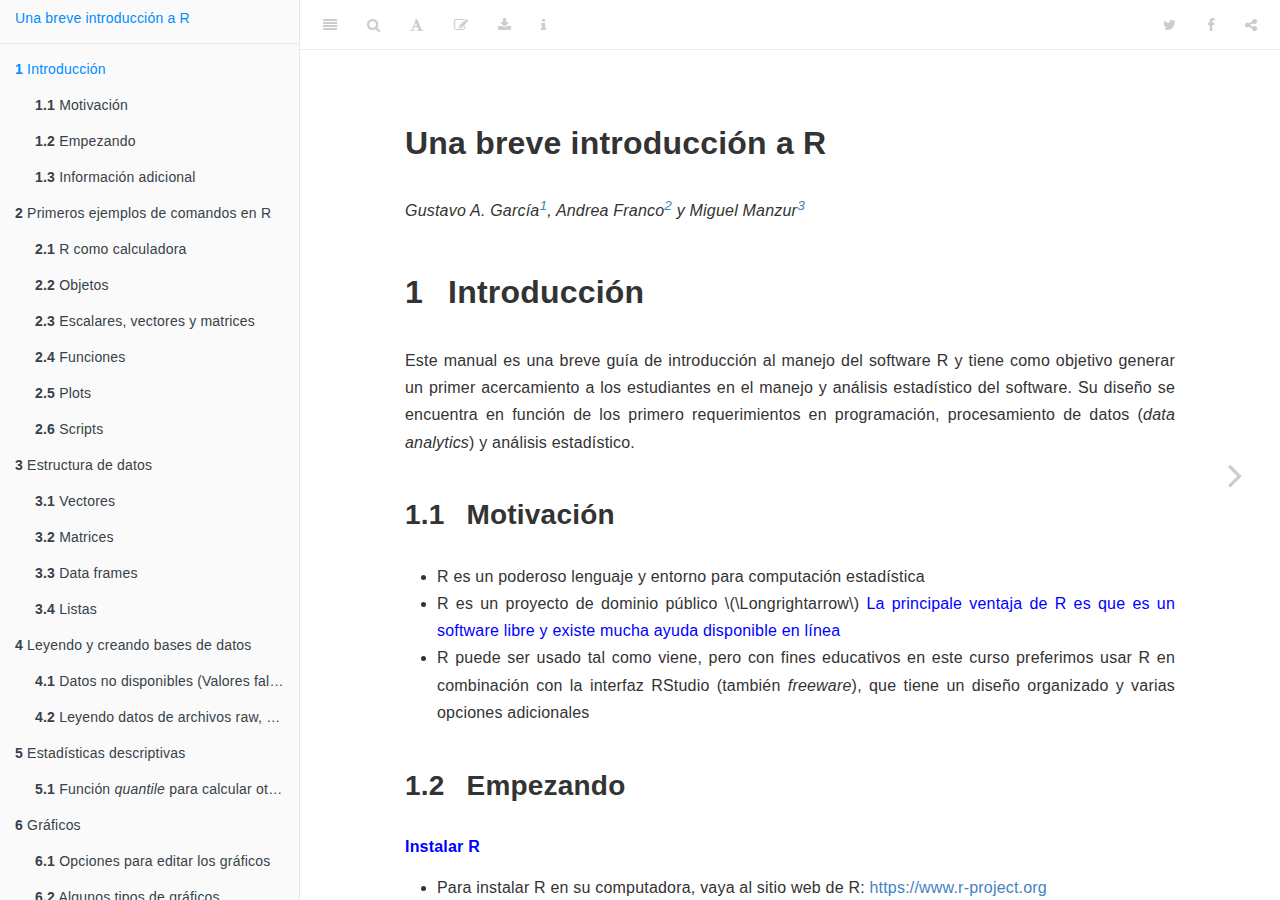
==== commit 6e871b62: "Commit from RStudio" ====
--- a/docs/index.html
+++ b/docs/index.html
@@ -48,8 +48,6 @@
 
 
 
-<link href="libs/anchor-sections-1.0/anchor-sections.css" rel="stylesheet" />
-<script src="libs/anchor-sections-1.0/anchor-sections.js"></script>
 <script src="book.js"></script>
 
 
@@ -73,6 +71,7 @@
 <li class="chapter" data-level="1" data-path="index.html"><a href="index.html"><i class="fa fa-check"></i><b>1</b> Introducción</a><ul>
 <li class="chapter" data-level="1.1" data-path="index.html"><a href="index.html#motivación"><i class="fa fa-check"></i><b>1.1</b> Motivación</a></li>
 <li class="chapter" data-level="1.2" data-path="index.html"><a href="index.html#empezando"><i class="fa fa-check"></i><b>1.2</b> Empezando</a></li>
+<li class="chapter" data-level="1.3" data-path="index.html"><a href="index.html#información-adicional"><i class="fa fa-check"></i><b>1.3</b> Información adicional</a></li>
 </ul></li>
 <li class="chapter" data-level="2" data-path="primeros-ejemplos.html"><a href="primeros-ejemplos.html"><i class="fa fa-check"></i><b>2</b> Primeros ejemplos de comandos en R</a><ul>
 <li class="chapter" data-level="2.1" data-path="primeros-ejemplos.html"><a href="primeros-ejemplos.html#r-como-calculadora"><i class="fa fa-check"></i><b>2.1</b> R como calculadora</a></li>
@@ -127,7 +126,7 @@
 </ul></li>
 <li class="chapter" data-level="8.4" data-path="ggplot2.html"><a href="ggplot2.html#temas-en-ggplot2"><i class="fa fa-check"></i><b>8.4</b> Temas en <em>ggplot2</em></a></li>
 <li class="chapter" data-level="8.5" data-path="ggplot2.html"><a href="ggplot2.html#exportando-gráficos"><i class="fa fa-check"></i><b>8.5</b> Exportando gráficos</a></li>
-<li class="chapter" data-level="8.6" data-path="ggplot2.html"><a href="ggplot2.html#información-adicional"><i class="fa fa-check"></i><b>8.6</b> Información adicional</a></li>
+<li class="chapter" data-level="8.6" data-path="index.html"><a href="index.html#información-adicional"><i class="fa fa-check"></i><b>8.6</b> Información adicional</a></li>
 </ul></li>
 <li class="chapter" data-level="9" data-path="dplyr.html"><a href="dplyr.html"><i class="fa fa-check"></i><b>9</b> <em>dplyr</em></a><ul>
 <li class="chapter" data-level="9.1" data-path="dplyr.html"><a href="dplyr.html#instalación-de-dplyr"><i class="fa fa-check"></i><b>9.1</b> Instalación de dplyr</a></li>
@@ -140,12 +139,12 @@
 <li class="chapter" data-level="9.8" data-path="dplyr.html"><a href="dplyr.html#summarise"><i class="fa fa-check"></i><b>9.8</b> <em>summarise()</em></a></li>
 <li class="chapter" data-level="9.9" data-path="dplyr.html"><a href="dplyr.html#operador-pipe"><i class="fa fa-check"></i><b>9.9</b> Operador pipe: %&gt;%</a></li>
 <li class="chapter" data-level="9.10" data-path="dplyr.html"><a href="dplyr.html#combinando-bases-de-datos"><i class="fa fa-check"></i><b>9.10</b> Combinando bases de datos</a></li>
-<li class="chapter" data-level="9.11" data-path="ggplot2.html"><a href="ggplot2.html#información-adicional"><i class="fa fa-check"></i><b>9.11</b> Información adicional</a></li>
+<li class="chapter" data-level="9.11" data-path="index.html"><a href="index.html#información-adicional"><i class="fa fa-check"></i><b>9.11</b> Información adicional</a></li>
 </ul></li>
 <li class="chapter" data-level="10" data-path="tidyr.html"><a href="tidyr.html"><i class="fa fa-check"></i><b>10</b> <em>tidyr</em></a><ul>
 <li class="chapter" data-level="10.1" data-path="tidyr.html"><a href="tidyr.html#instalación-de-tidyr"><i class="fa fa-check"></i><b>10.1</b> Instalación de tidyr</a></li>
 <li class="chapter" data-level="10.2" data-path="tidyr.html"><a href="tidyr.html#principales-5-funciones-de-tidyr"><i class="fa fa-check"></i><b>10.2</b> Principales 5 funciones de <em>tidyr</em></a></li>
-<li class="chapter" data-level="10.3" data-path="ggplot2.html"><a href="ggplot2.html#información-adicional"><i class="fa fa-check"></i><b>10.3</b> Información adicional</a></li>
+<li class="chapter" data-level="10.3" data-path="index.html"><a href="index.html#información-adicional"><i class="fa fa-check"></i><b>10.3</b> Información adicional</a></li>
 </ul></li>
 <li class="divider"></li>
 <li><a href="https://github.com/rstudio/bookdown" target="blank">Publicado con bookdown</a></li>
@@ -241,6 +240,10 @@
 <li>luego para ponder en uso el paquete se debe escribir</li>
 </ul>
 <pre><code>library(geometry)</code></pre>
+</div>
+<div id="información-adicional" class="section level2">
+<h2><span class="header-section-number">1.3</span> Información adicional</h2>
+<p>En el siguiente <a href="https://github.com/ClaudiaBrauer/A-very-short-introduction-to-R">link</a> se puede encontrar más material sobre R</p>
 
 </div>
 </div>
@@ -300,7 +303,7 @@
 "link": null,
 "text": null
 },
-"download": ["LibroR.pdf", "LibroR.epub"],
+"download": ["EbookR_introduccion.pdf", "EbookR_introduccion.epub"],
 "toc": {
 "collapse": "subsection"
 }
